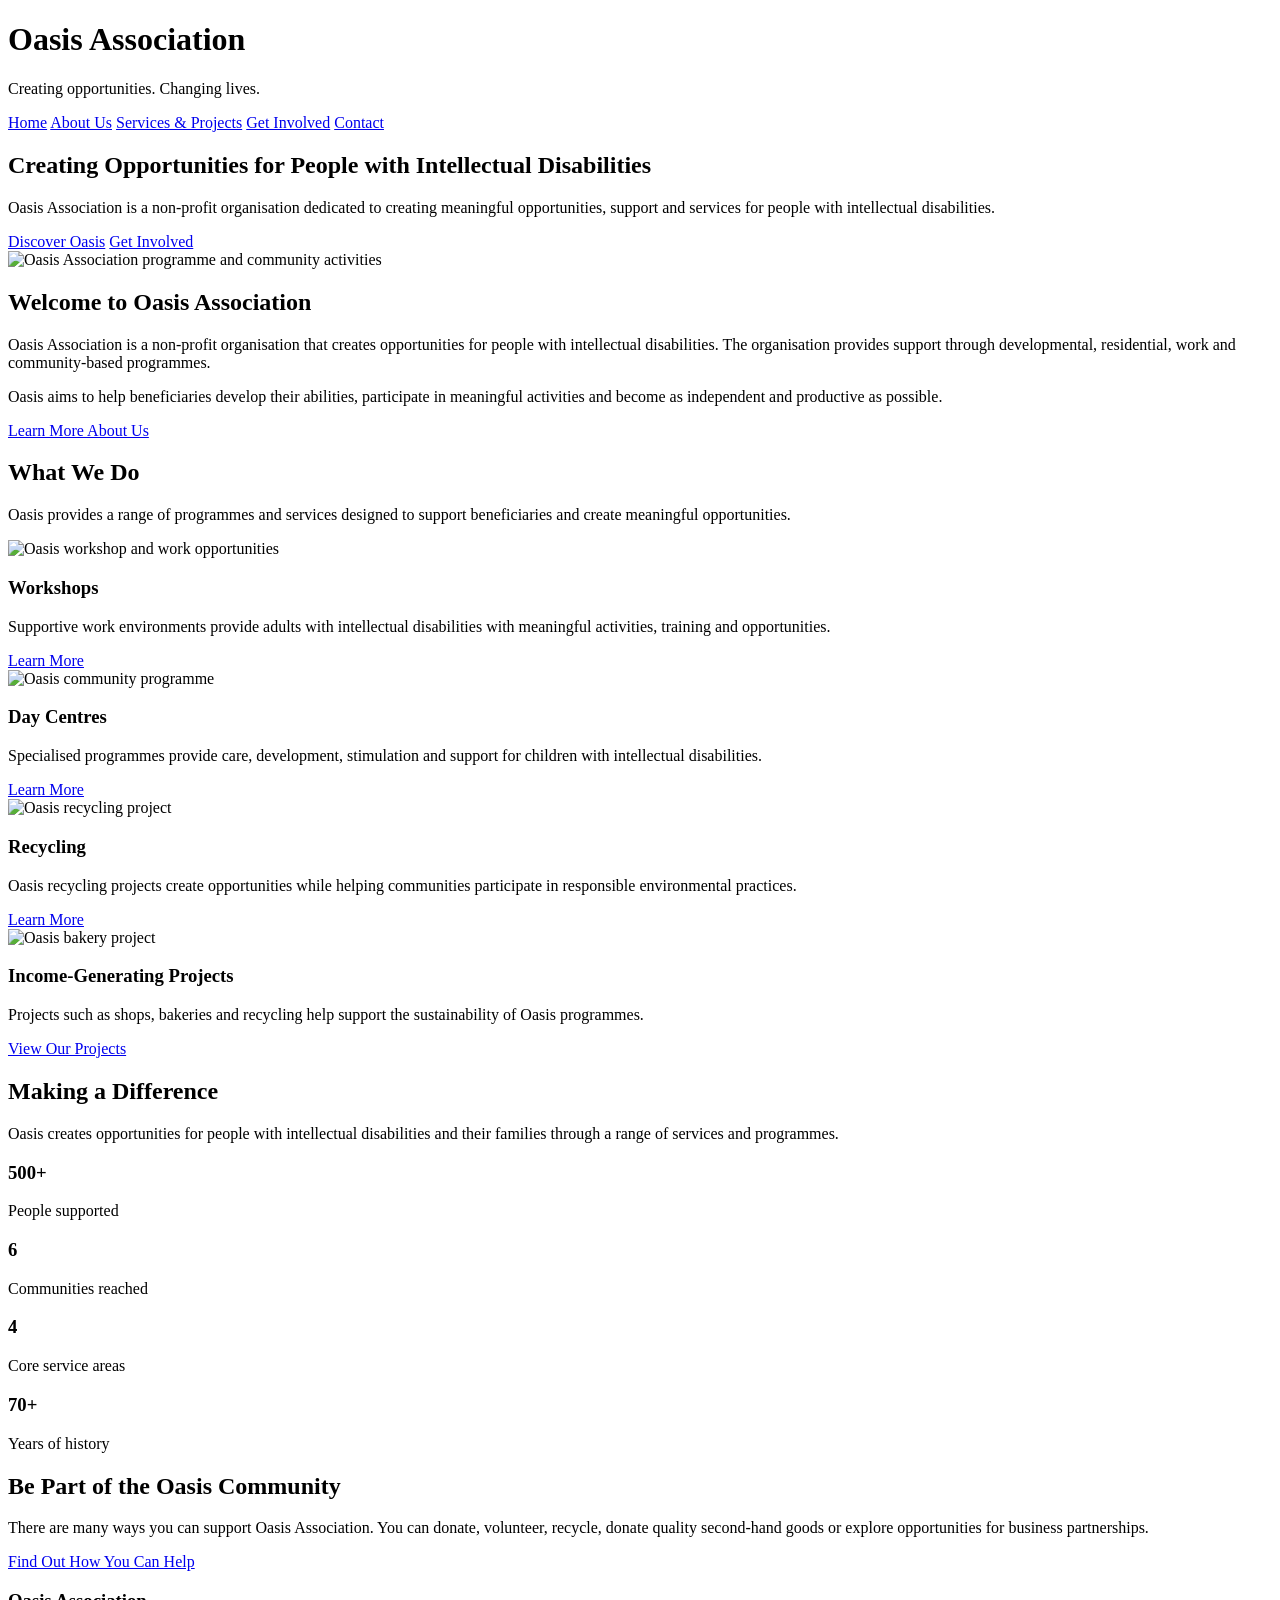
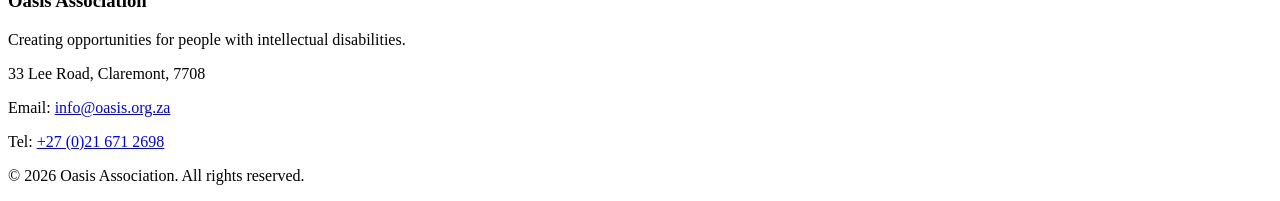
==== index.html @ 9ec5b2ed "Add files via upload" ====
<!DOCTYPE html>
<html lang="en">

<head>
    <!-- Page information and settings -->
    <meta charset="UTF-8">
    <meta name="viewport" content="width=device-width, initial-scale=1.0">

    <!-- Website title -->
    <title>Oasis Association | Creating Opportunities</title>

    <!-- Website stylesheet -->
    <link rel="stylesheet" href="css/style.css">
</head>

<body>

    <!-- ================= HEADER ================= -->
    <header>

        <div class="header-content">
            <h1>Oasis Association</h1>

            <p>
                Creating opportunities. Changing lives.
            </p>
        </div>

        <!-- ================= NAVIGATION ================= -->
        <nav>
            <a href="index.html" class="active">Home</a>
            <a href="about.html">About Us</a>
            <a href="services.html">Services & Projects</a>
            <a href="enquiry.html">Get Involved</a>
            <a href="contact.html">Contact</a>
        </nav>

    </header>


    <!-- ================= MAIN CONTENT ================= -->
    <main>

        <!-- ================= HERO ================= -->
        <section class="hero">

            <div class="hero-content">

                <h2>Creating Opportunities for People with Intellectual Disabilities</h2>

                <p>
                    Oasis Association is a non-profit organisation dedicated to
                    creating meaningful opportunities, support and services for
                    people with intellectual disabilities.
                </p>

                <div class="hero-buttons">
                    <a href="about.html">Discover Oasis</a>
                    <a href="enquiry.html">Get Involved</a>
                </div>

            </div>

        </section>


        <!-- ================= INTRODUCTION ================= -->
        <section class="welcome">

            <div class="section-image">
                <img
                    src="images/about.jpg"
                    alt="Oasis Association programme and community activities">
            </div>

            <div class="section-text">

                <h2>Welcome to Oasis Association</h2>

                <p>
                    Oasis Association is a non-profit organisation that creates
                    opportunities for people with intellectual disabilities.
                    The organisation provides support through developmental,
                    residential, work and community-based programmes.
                </p>

                <p>
                    Oasis aims to help beneficiaries develop their abilities,
                    participate in meaningful activities and become as
                    independent and productive as possible.
                </p>

                <a class="button" href="about.html">
                    Learn More About Us
                </a>

            </div>

        </section>


        <!-- ================= OUR SERVICES ================= -->
        <section>

            <div class="section-heading">

                <h2>What We Do</h2>

                <p>
                    Oasis provides a range of programmes and services designed
                    to support beneficiaries and create meaningful opportunities.
                </p>

            </div>


            <div class="service-cards">

                <!-- Service 1 -->
                <article class="service-card">

                    <img
                        src="images/services.jpg"
                        alt="Oasis workshop and work opportunities">

                    <div class="card-content">

                        <h3>Workshops</h3>

                        <p>
                            Supportive work environments provide adults with
                            intellectual disabilities with meaningful activities,
                            training and opportunities.
                        </p>

                        <a href="services.html">
                            Learn More
                        </a>

                    </div>

                </article>


                <!-- Service 2 -->
                <article class="service-card">

                    <img
                        src="images/community.jpg"
                        alt="Oasis community programme">

                    <div class="card-content">

                        <h3>Day Centres</h3>

                        <p>
                            Specialised programmes provide care, development,
                            stimulation and support for children with
                            intellectual disabilities.
                        </p>

                        <a href="services.html">
                            Learn More
                        </a>

                    </div>

                </article>


                <!-- Service 3 -->
                <article class="service-card">

                    <img
                        src="images/recycling.jpg"
                        alt="Oasis recycling project">

                    <div class="card-content">

                        <h3>Recycling</h3>

                        <p>
                            Oasis recycling projects create opportunities while
                            helping communities participate in responsible
                            environmental practices.
                        </p>

                        <a href="services.html">
                            Learn More
                        </a>

                    </div>

                </article>


                <!-- Service 4 -->
                <article class="service-card">

                    <img
                        src="images/bakery.jpg"
                        alt="Oasis bakery project">

                    <div class="card-content">

                        <h3>Income-Generating Projects</h3>

                        <p>
                            Projects such as shops, bakeries and recycling help
                            support the sustainability of Oasis programmes.
                        </p>

                        <a href="services.html">
                            View Our Projects
                        </a>

                    </div>

                </article>

            </div>

        </section>


        <!-- ================= IMPACT ================= -->
        <section class="impact-section">

            <div class="section-heading">

                <h2>Making a Difference</h2>

                <p>
                    Oasis creates opportunities for people with intellectual
                    disabilities and their families through a range of services
                    and programmes.
                </p>

            </div>


            <div class="impact">

                <article>
                    <h3>500+</h3>
                    <p>People supported</p>
                </article>

                <article>
                    <h3>6</h3>
                    <p>Communities reached</p>
                </article>

                <article>
                    <h3>4</h3>
                    <p>Core service areas</p>
                </article>

                <article>
                    <h3>70+</h3>
                    <p>Years of history</p>
                </article>

            </div>

        </section>


        <!-- ================= GET INVOLVED ================= -->
        <section class="call-to-action">

            <h2>Be Part of the Oasis Community</h2>

            <p>
                There are many ways you can support Oasis Association.
                You can donate, volunteer, recycle, donate quality second-hand
                goods or explore opportunities for business partnerships.
            </p>

            <a class="button" href="enquiry.html">
                Find Out How You Can Help
            </a>

        </section>

    </main>


    <!-- ================= FOOTER ================= -->
    <footer>

        <h3>Oasis Association</h3>

        <p>
            Creating opportunities for people with intellectual disabilities.
        </p>

        <p>
            33 Lee Road, Claremont, 7708
        </p>

        <p>
            Email:
            <a href="mailto:info@oasis.org.za">
                info@oasis.org.za
            </a>
        </p>

        <p>
            Tel:
            <a href="tel:+27216712698">
                +27 (0)21 671 2698
            </a>
        </p>

        <p class="copyright">
            &copy; 2026 Oasis Association. All rights reserved.
        </p>

    </footer>

</body>
</html>
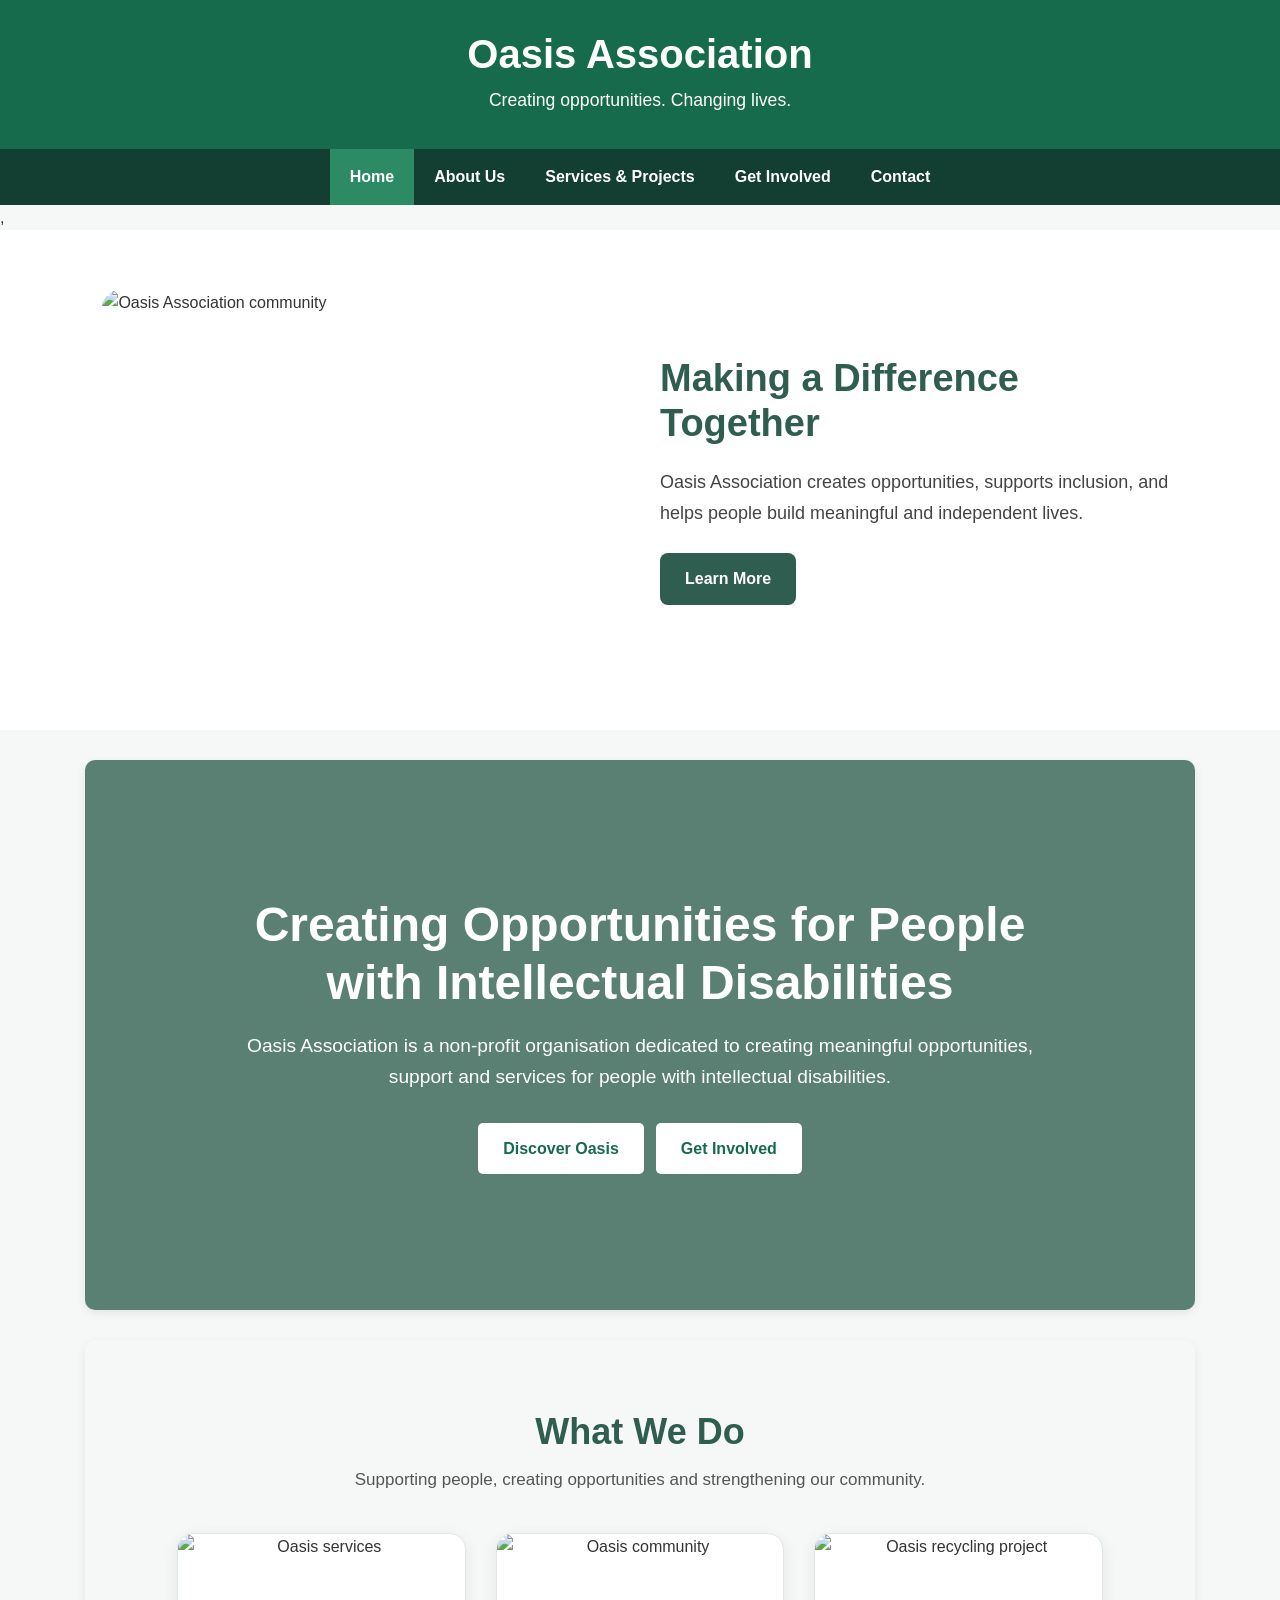
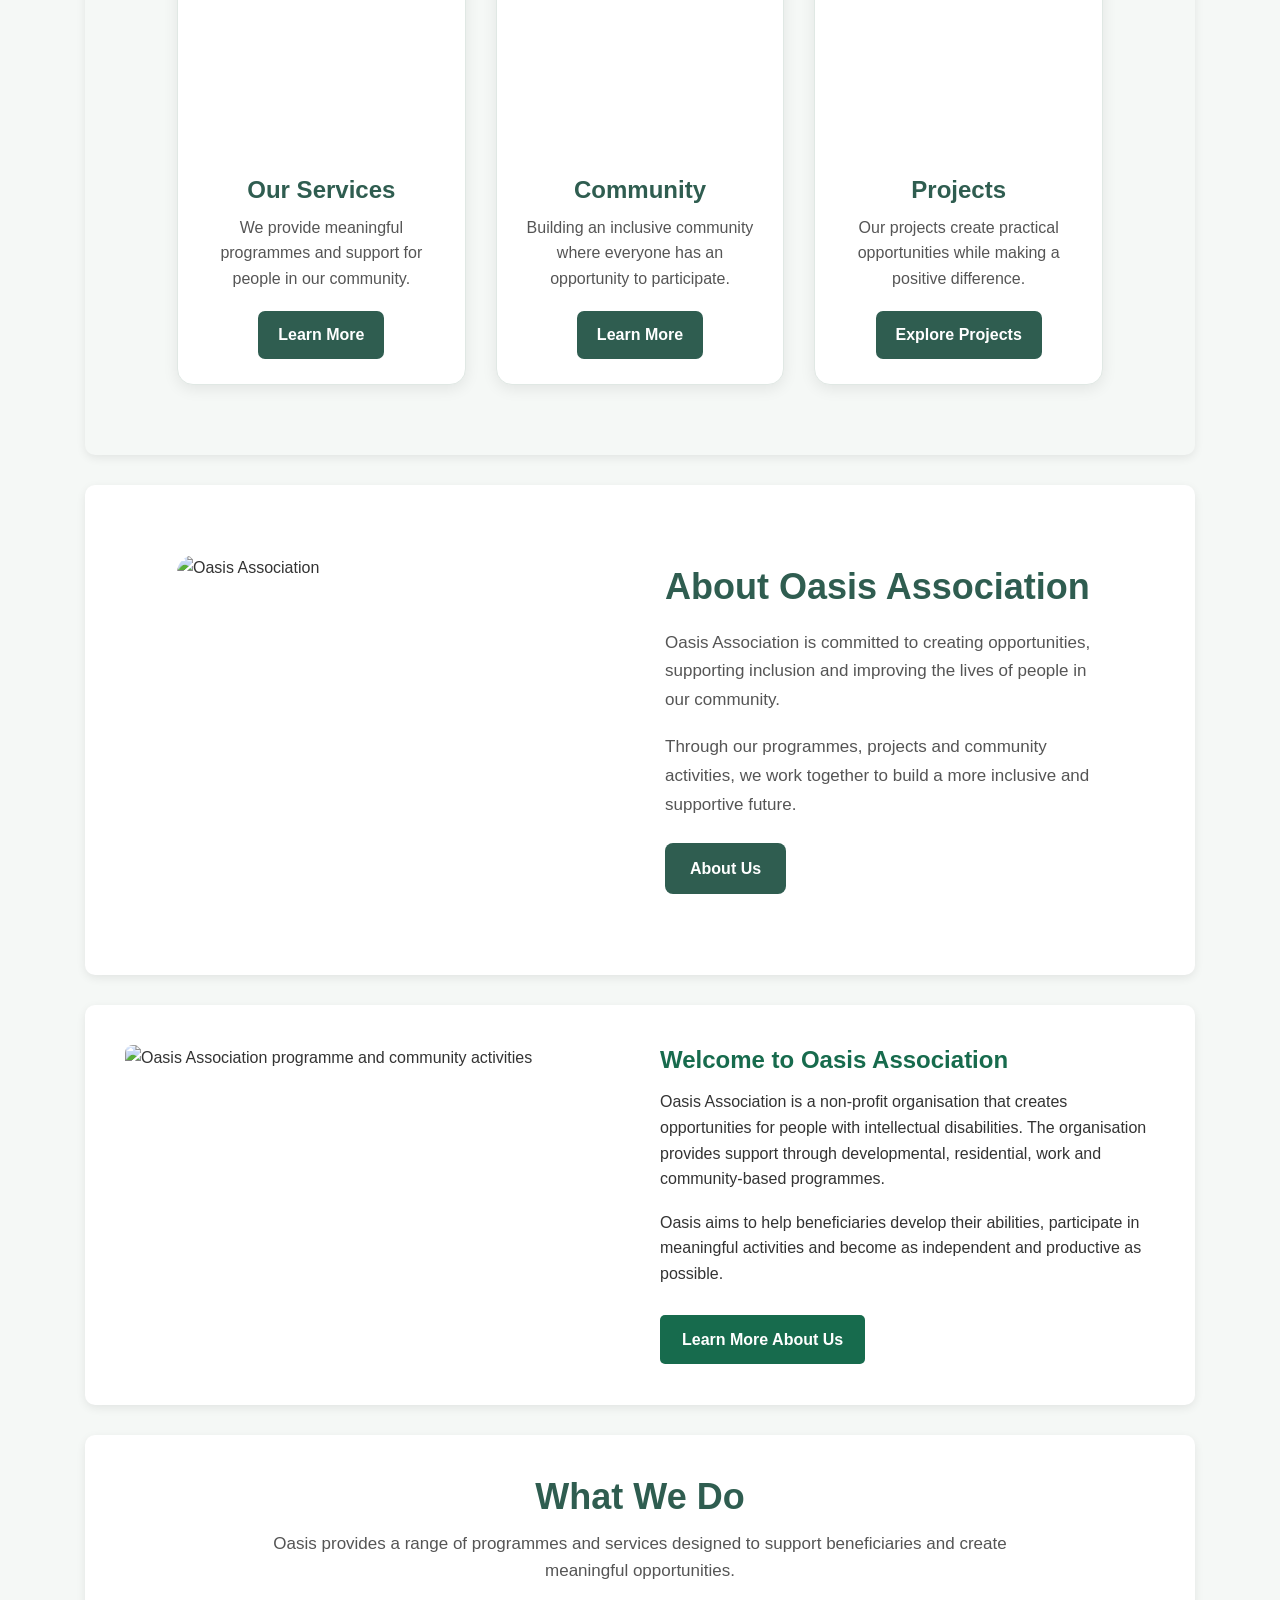
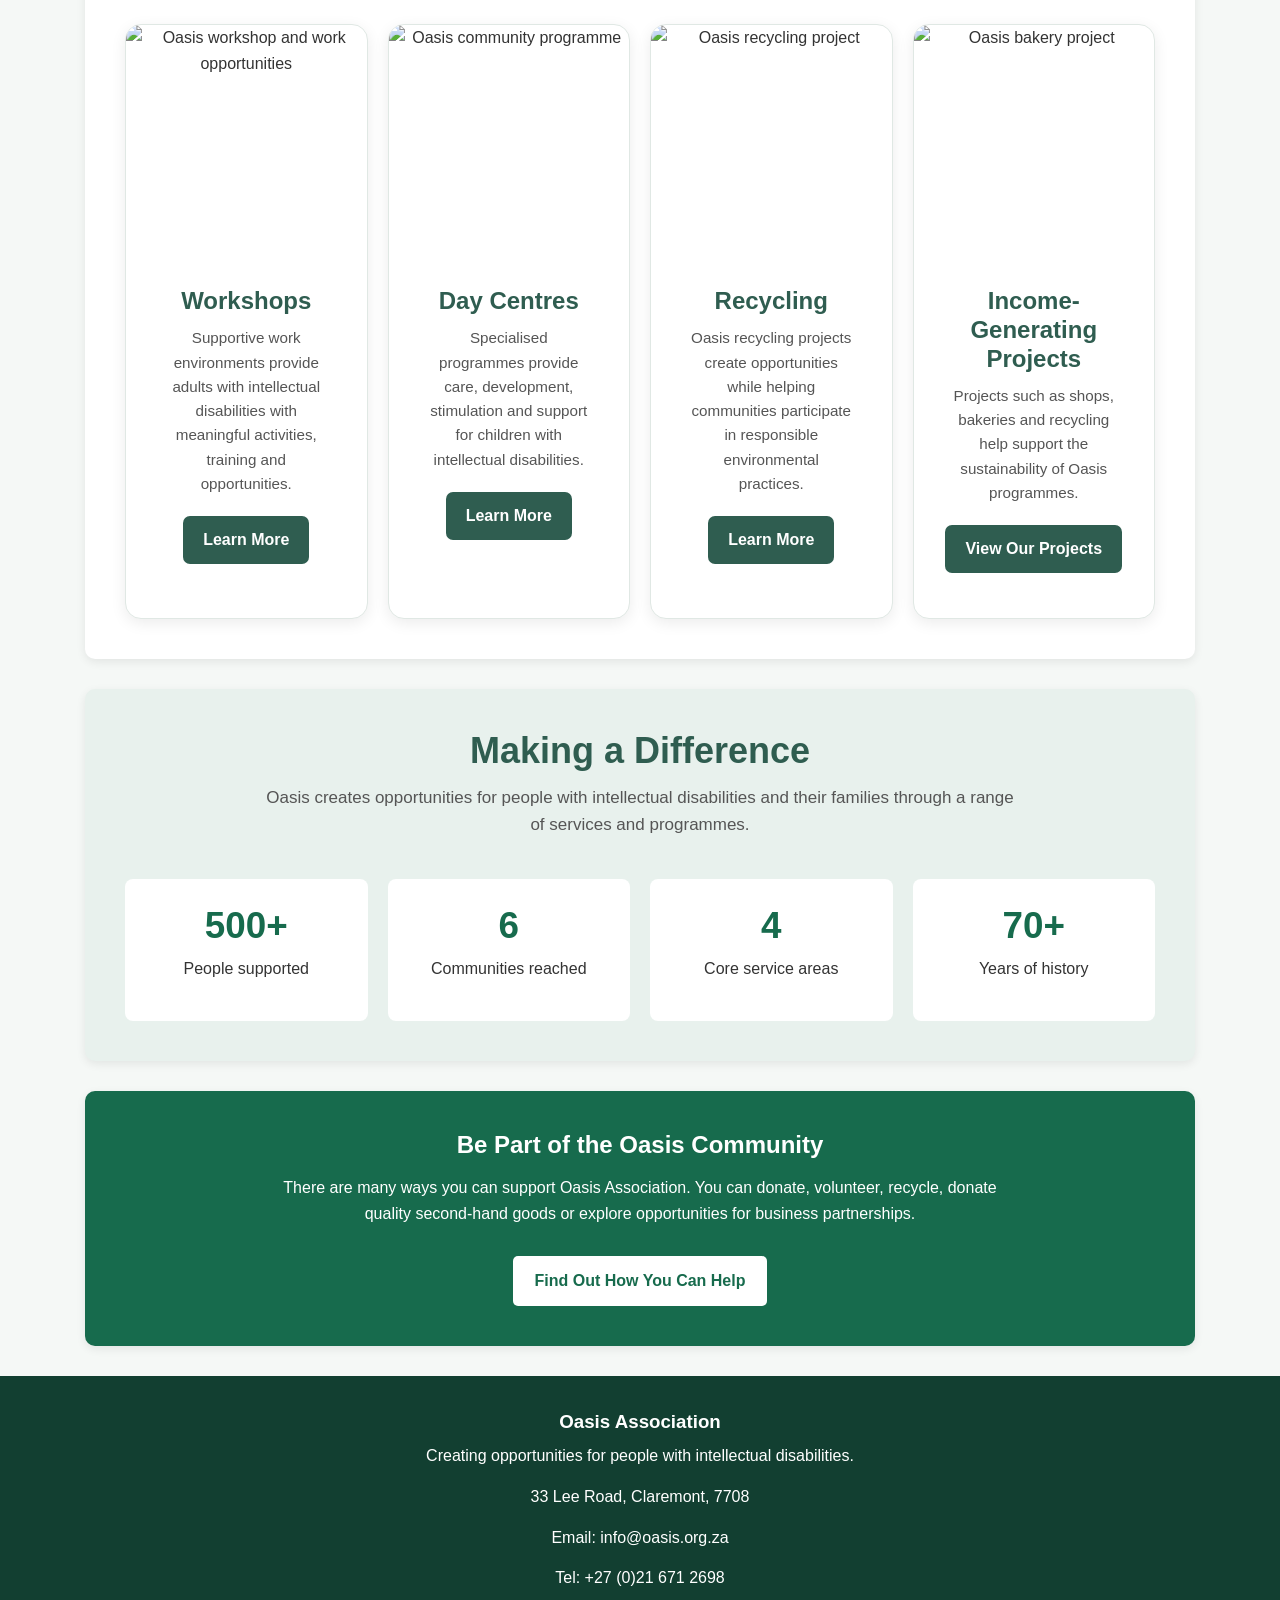
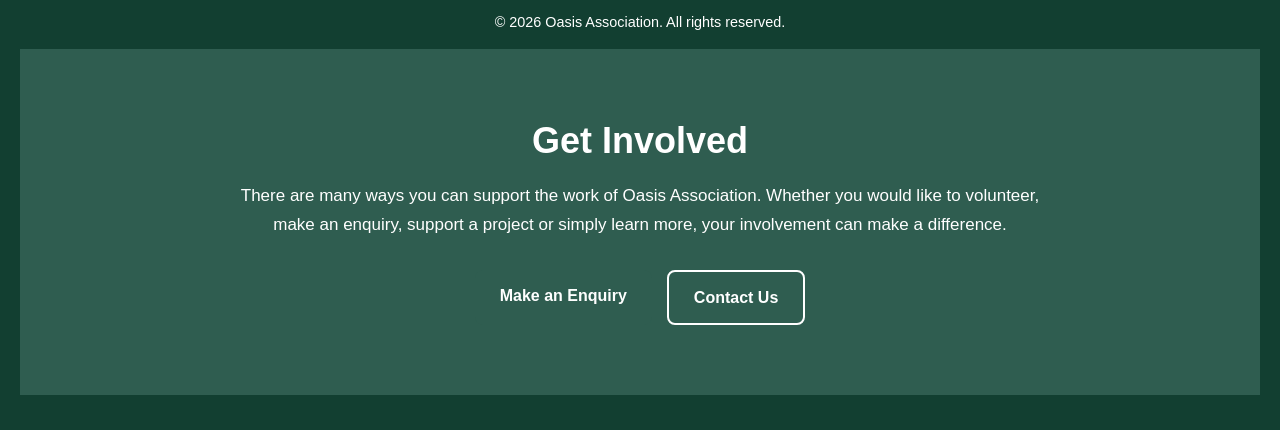
==== commit c0234e87: "improve Oasis Association homepage" ====
--- a/index.html
+++ b/index.html
@@ -35,7 +35,24 @@
             <a href="contact.html">Contact</a>
         </nav>
 
-    </header>
+    </header>,<!-- ================= HERO SECTION ================= -->
+<section class="hero-section">
+
+    <div class="hero-image">
+        <img src="images/hero.jpg" alt="Oasis Association community">
+    </div>
+
+    <div class="hero-text">
+        <h2>Making a Difference Together</h2>
+        <p>
+            Oasis Association creates opportunities, supports inclusion,
+            and helps people build meaningful and independent lives.
+        </p>
+
+        <a href="about.html" class="hero-button">Learn More</a>
+    </div>
+
+</section>
 
 
     <!-- ================= MAIN CONTENT ================= -->
@@ -61,7 +78,64 @@
 
             </div>
 
-        </section>
+        </section><!-- ================= SERVICES SECTION ================= -->
+<section class="services-section">
+
+    <div class="section-heading">
+        <h2>What We Do</h2>
+        <p>Supporting people, creating opportunities and strengthening our community.</p>
+    </div>
+
+    <div class="services-grid">
+
+        <div class="service-card">
+            <img src="images/services.jpg" alt="Oasis services">
+            <h3>Our Services</h3>
+            <p>We provide meaningful programmes and support for people in our community.</p>
+            <a href="services.html">Learn More</a>
+        </div>
+
+        <div class="service-card">
+            <img src="images/community.jpg" alt="Oasis community">
+            <h3>Community</h3>
+            <p>Building an inclusive community where everyone has an opportunity to participate.</p>
+            <a href="about.html">Learn More</a>
+        </div>
+
+        <div class="service-card">
+            <img src="images/recycling.jpg" alt="Oasis recycling project">
+            <h3>Projects</h3>
+            <p>Our projects create practical opportunities while making a positive difference.</p>
+            <a href="services.html">Explore Projects</a>
+        </div>
+
+    </div>
+
+</section><!-- ================= ABOUT SECTION ================= -->
+<section class="home-about">
+
+    <div class="home-about-image">
+        <img src="images/about.jpg" alt="Oasis Association">
+    </div>
+
+    <div class="home-about-text">
+        <h2>About Oasis Association</h2>
+
+        <p>
+            Oasis Association is committed to creating opportunities,
+            supporting inclusion and improving the lives of people in our
+            community.
+        </p>
+
+        <p>
+            Through our programmes, projects and community activities,
+            we work together to build a more inclusive and supportive future.
+        </p>
+
+        <a href="about.html" class="hero-button">About Us</a>
+    </div>
+
+</section>
 
 
         <!-- ================= INTRODUCTION ================= -->
@@ -316,7 +390,27 @@
         <p class="copyright">
             &copy; 2026 Oasis Association. All rights reserved.
         </p>
-
+<!-- ================= GET INVOLVED SECTION ================= -->
+<section class="get-involved">
+
+    <div class="get-involved-content">
+
+        <h2>Get Involved</h2>
+
+        <p>
+            There are many ways you can support the work of Oasis Association.
+            Whether you would like to volunteer, make an enquiry, support a
+            project or simply learn more, your involvement can make a difference.
+        </p>
+
+        <div class="involved-buttons">
+            <a href="enquiry.html" class="hero-button">Make an Enquiry</a>
+            <a href="contact.html" class="outline-button">Contact Us</a>
+        </div>
+
+    </div>
+
+</section>
     </footer>
 
 </body>
--- a/css/style.css
+++ b/css/style.css
@@ -0,0 +1,696 @@
+/* =========================================
+   OASIS ASSOCIATION WEBSITE
+   Main Stylesheet
+   ========================================= */
+
+
+/* ---------- GENERAL ---------- */
+
+* {
+    box-sizing: border-box;
+    margin: 0;
+    padding: 0;
+}
+
+body {
+    font-family: Arial, Helvetica, sans-serif;
+    line-height: 1.6;
+    background-color: #f5f8f6;
+    color: #333;
+}
+
+h1,
+h2,
+h3 {
+    line-height: 1.2;
+}
+
+h2 {
+    color: #176b4d;
+    margin-bottom: 15px;
+}
+
+h3 {
+    color: #176b4d;
+    margin-bottom: 10px;
+}
+
+p {
+    margin-bottom: 15px;
+}
+
+img {
+    max-width: 100%;
+    display: block;
+}
+
+a {
+    text-decoration: none;
+}
+
+a:hover {
+    text-decoration: underline;
+}
+
+
+/* ---------- HEADER ---------- */
+
+header {
+    background-color: #176b4d;
+    color: white;
+    text-align: center;
+}
+
+.header-content {
+    padding: 30px 20px 20px;
+}
+
+header h1 {
+    font-size: 2.5rem;
+    margin-bottom: 8px;
+}
+
+header p {
+    font-size: 1.1rem;
+}
+
+
+/* ---------- NAVIGATION ---------- */
+
+nav {
+    display: flex;
+    justify-content: center;
+    flex-wrap: wrap;
+    background-color: #123f31;
+}
+
+nav a {
+    color: white;
+    padding: 15px 20px;
+    font-weight: bold;
+    transition: 0.3s;
+}
+
+nav a:hover,
+nav a.active {
+    background-color: #2c8a65;
+    text-decoration: none;
+}
+
+
+/* ---------- MAIN ---------- */
+
+main {
+    max-width: 1150px;
+    margin: auto;
+}
+
+
+/* ---------- HERO ---------- */
+
+.hero {
+    min-height: 550px;
+
+    display: flex;
+    align-items: center;
+    justify-content: center;
+
+    text-align: center;
+
+    background-image:
+        linear-gradient(
+            rgba(0, 60, 40, 0.65),
+            rgba(0, 60, 40, 0.65)
+        ),
+        url("../images/hero.jpg");
+
+    background-size: cover;
+    background-position: center;
+
+    padding: 50px 25px;
+}
+
+.hero-content {
+    max-width: 850px;
+    color: white;
+}
+
+.hero h2 {
+    color: white;
+    font-size: 3rem;
+    margin-bottom: 20px;
+}
+
+.hero p {
+    font-size: 1.2rem;
+    margin-bottom: 30px;
+}
+
+.hero-buttons {
+    display: flex;
+    justify-content: center;
+    flex-wrap: wrap;
+    gap: 12px;
+}
+
+.hero-buttons a {
+    background-color: white;
+    color: #176b4d;
+    padding: 13px 25px;
+    border-radius: 5px;
+    font-weight: bold;
+}
+
+.hero-buttons a:hover {
+    background-color: #dcece5;
+    text-decoration: none;
+}
+
+
+/* ---------- SECTIONS ---------- */
+
+main > section {
+    background-color: white;
+    margin: 30px 20px;
+    padding: 40px;
+    border-radius: 10px;
+    box-shadow: 0 3px 10px rgba(0, 0, 0, 0.08);
+}
+
+
+/* ---------- WELCOME ---------- */
+
+.welcome {
+    display: grid;
+    grid-template-columns: 1fr 1fr;
+    gap: 40px;
+    align-items: center;
+}
+
+.section-image img {
+    width: 100%;
+    height: 320px;
+    object-fit: cover;
+    border-radius: 8px;
+}
+
+.section-text p {
+    margin-bottom: 18px;
+}
+
+
+/* ---------- BUTTON ---------- */
+
+.button {
+    display: inline-block;
+    background-color: #176b4d;
+    color: white;
+    padding: 12px 22px;
+    border-radius: 5px;
+    font-weight: bold;
+    margin-top: 10px;
+}
+
+.button:hover {
+    background-color: #0f5139;
+    text-decoration: none;
+}
+
+
+/* ---------- SECTION HEADING ---------- */
+
+.section-heading {
+    text-align: center;
+    max-width: 750px;
+    margin: 0 auto 30px;
+}
+
+
+/* ---------- SERVICE CARDS ---------- */
+
+.service-cards {
+    display: grid;
+    grid-template-columns: repeat(4, 1fr);
+    gap: 20px;
+}
+
+.service-card {
+    background-color: #f5f8f6;
+    border-radius: 8px;
+    overflow: hidden;
+    border: 1px solid #e0e8e4;
+}
+
+.service-card img {
+    width: 100%;
+    height: 190px;
+    object-fit: cover;
+}
+
+.card-content {
+    padding: 20px;
+}
+
+.card-content p {
+    font-size: 0.95rem;
+}
+
+.card-content a {
+    color: #176b4d;
+    font-weight: bold;
+}
+
+
+/* ---------- IMPACT ---------- */
+
+.impact-section {
+    background-color: #e8f1ed;
+}
+
+.impact {
+    display: grid;
+    grid-template-columns: repeat(4, 1fr);
+    gap: 20px;
+}
+
+.impact article {
+    text-align: center;
+    padding: 25px 15px;
+    background-color: white;
+    border-radius: 8px;
+}
+
+.impact h3 {
+    font-size: 2.3rem;
+    margin-bottom: 8px;
+}
+
+
+/* ---------- CALL TO ACTION ---------- */
+
+.call-to-action {
+    background-color: #176b4d;
+    color: white;
+    text-align: center;
+}
+
+.call-to-action h2 {
+    color: white;
+}
+
+.call-to-action p {
+    max-width: 750px;
+    margin: 0 auto 20px;
+}
+
+.call-to-action .button {
+    background-color: white;
+    color: #176b4d;
+}
+
+.call-to-action .button:hover {
+    background-color: #e1eee8;
+}
+
+
+/* ---------- FOOTER ---------- */
+
+footer {
+    background-color: #123f31;
+    color: white;
+    text-align: center;
+    padding: 35px 20px;
+}
+
+footer h3 {
+    color: white;
+}
+
+footer a {
+    color: white;
+}
+
+footer .copyright {
+    margin-top: 20px;
+    font-size: 0.9rem;
+}
+
+
+/* =========================================
+   MOBILE RESPONSIVE DESIGN
+   ========================================= */
+
+@media (max-width: 900px) {
+
+    .service-cards {
+        grid-template-columns: repeat(2, 1fr);
+    }
+
+    .impact {
+        grid-template-columns: repeat(2, 1fr);
+    }
+
+    .welcome {
+        grid-template-columns: 1fr;
+    }
+
+    .section-image {
+        order: 1;
+    }
+
+    .section-text {
+        order: 2;
+    }
+}
+
+
+@media (max-width: 600px) {
+
+    header h1 {
+        font-size: 2rem;
+    }
+
+    nav {
+        flex-direction: column;
+    }
+
+    nav a {
+        text-align: center;
+        padding: 11px;
+    }
+
+    main > section {
+        margin: 20px 10px;
+        padding: 25px 20px;
+    }
+
+    .hero {
+        min-height: 500px;
+    }
+
+    .hero h2 {
+        font-size: 2rem;
+    }
+
+    .hero p {
+        font-size: 1rem;
+    }
+
+    .service-cards {
+        grid-template-columns: 1fr;
+    }
+
+    .impact {
+        grid-template-columns: 1fr;
+    }
+
+    .hero-buttons {
+        flex-direction: column;
+    }
+
+    .hero-buttons a {
+        width: 100%;
+    }
+}
+/* ================= HERO SECTION ================= */
+
+.hero-section {
+    display: flex;
+    align-items: center;
+    justify-content: space-between;
+    gap: 40px;
+    padding: 60px 8%;
+    background: #ffffff;
+}
+
+.hero-image {
+    flex: 1;
+}
+
+.hero-image img {
+    width: 100%;
+    max-width: 600px;
+    height: 380px;
+    object-fit: cover;
+    border-radius: 18px;
+    display: block;
+}
+
+.hero-text {
+    flex: 1;
+}
+
+.hero-text h2 {
+    font-size: 38px;
+    margin-bottom: 20px;
+    color: #2f5d50;
+}
+
+.hero-text p {
+    font-size: 18px;
+    line-height: 1.7;
+    margin-bottom: 25px;
+    color: #444;
+}
+
+.hero-button {
+    display: inline-block;
+    padding: 13px 25px;
+    background: #2f5d50;
+    color: white;
+    text-decoration: none;
+    border-radius: 8px;
+    font-weight: bold;
+}
+
+.hero-button:hover {
+    background: #23483e;
+}
+
+/* Mobile layout */
+@media (max-width: 768px) {
+
+    .hero-section {
+        flex-direction: column;
+        padding: 40px 6%;
+    }
+
+    .hero-image img {
+        height: 280px;
+    }
+
+    .hero-text h2 {
+        font-size: 30px;
+    }
+
+}
+/* ================= SERVICES SECTION ================= */
+
+.services-section {
+    padding: 70px 8%;
+    background: #f5f8f6;
+}
+
+.section-heading {
+    text-align: center;
+    margin-bottom: 40px;
+}
+
+.section-heading h2 {
+    font-size: 36px;
+    color: #2f5d50;
+    margin-bottom: 12px;
+}
+
+.section-heading p {
+    color: #555;
+    font-size: 17px;
+}
+
+.services-grid {
+    display: grid;
+    grid-template-columns: repeat(3, 1fr);
+    gap: 30px;
+}
+
+.service-card {
+    background: white;
+    border-radius: 16px;
+    overflow: hidden;
+    text-align: center;
+    padding-bottom: 25px;
+    box-shadow: 0 4px 15px rgba(0, 0, 0, 0.08);
+    transition: transform 0.3s ease;
+}
+
+.service-card:hover {
+    transform: translateY(-6px);
+}
+
+.service-card img {
+    width: 100%;
+    height: 220px;
+    object-fit: cover;
+    display: block;
+}
+
+.service-card h3 {
+    color: #2f5d50;
+    font-size: 24px;
+    margin: 22px 15px 10px;
+}
+
+.service-card p {
+    color: #555;
+    line-height: 1.6;
+    margin: 0 20px 20px;
+}
+
+.service-card a {
+    display: inline-block;
+    background: #2f5d50;
+    color: white;
+    text-decoration: none;
+    padding: 11px 20px;
+    border-radius: 7px;
+    font-weight: bold;
+}
+
+.service-card a:hover {
+    background: #23483e;
+}
+
+/* Mobile */
+@media (max-width: 768px) {
+
+    .services-grid {
+        grid-template-columns: 1fr;
+    }
+
+}
+/* ================= ABOUT SECTION ================= */
+
+.home-about {
+    display: flex;
+    align-items: center;
+    gap: 50px;
+    padding: 70px 8%;
+    background: #ffffff;
+}
+
+.home-about-image {
+    flex: 1;
+}
+
+.home-about-image img {
+    width: 100%;
+    height: 350px;
+    object-fit: cover;
+    border-radius: 18px;
+    display: block;
+}
+
+.home-about-text {
+    flex: 1;
+}
+
+.home-about-text h2 {
+    color: #2f5d50;
+    font-size: 36px;
+    margin-bottom: 20px;
+}
+
+.home-about-text p {
+    color: #555;
+    font-size: 17px;
+    line-height: 1.7;
+    margin-bottom: 18px;
+}
+
+.home-about-text .hero-button {
+    margin-top: 5px;
+}
+
+/* Mobile */
+@media (max-width: 768px) {
+
+    .home-about {
+        flex-direction: column;
+        padding: 50px 6%;
+    }
+
+    .home-about-image img {
+        height: 280px;
+    }
+
+    .home-about-text h2 {
+        font-size: 30px;
+    }
+
+}
+/* ================= GET INVOLVED SECTION ================= */
+
+.get-involved {
+    padding: 70px 8%;
+    background: #2f5d50;
+    text-align: center;
+}
+
+.get-involved-content {
+    max-width: 800px;
+    margin: 0 auto;
+}
+
+.get-involved h2 {
+    color: white;
+    font-size: 36px;
+    margin-bottom: 20px;
+}
+
+.get-involved p {
+    color: white;
+    font-size: 17px;
+    line-height: 1.7;
+    margin-bottom: 30px;
+}
+
+.involved-buttons {
+    display: flex;
+    justify-content: center;
+    gap: 15px;
+    flex-wrap: wrap;
+}
+
+.outline-button {
+    display: inline-block;
+    padding: 13px 25px;
+    border: 2px solid white;
+    color: white;
+    text-decoration: none;
+    border-radius: 8px;
+    font-weight: bold;
+}
+
+.outline-button:hover {
+    background: white;
+    color: #2f5d50;
+}
+
+/* Mobile */
+
+@media (max-width: 768px) {
+
+    .get-involved {
+        padding: 50px 6%;
+    }
+
+    .get-involved h2 {
+        font-size: 30px;
+    }
+
+    .involved-buttons {
+        flex-direction: column;
+        align-items: center;
+    }
+
+}
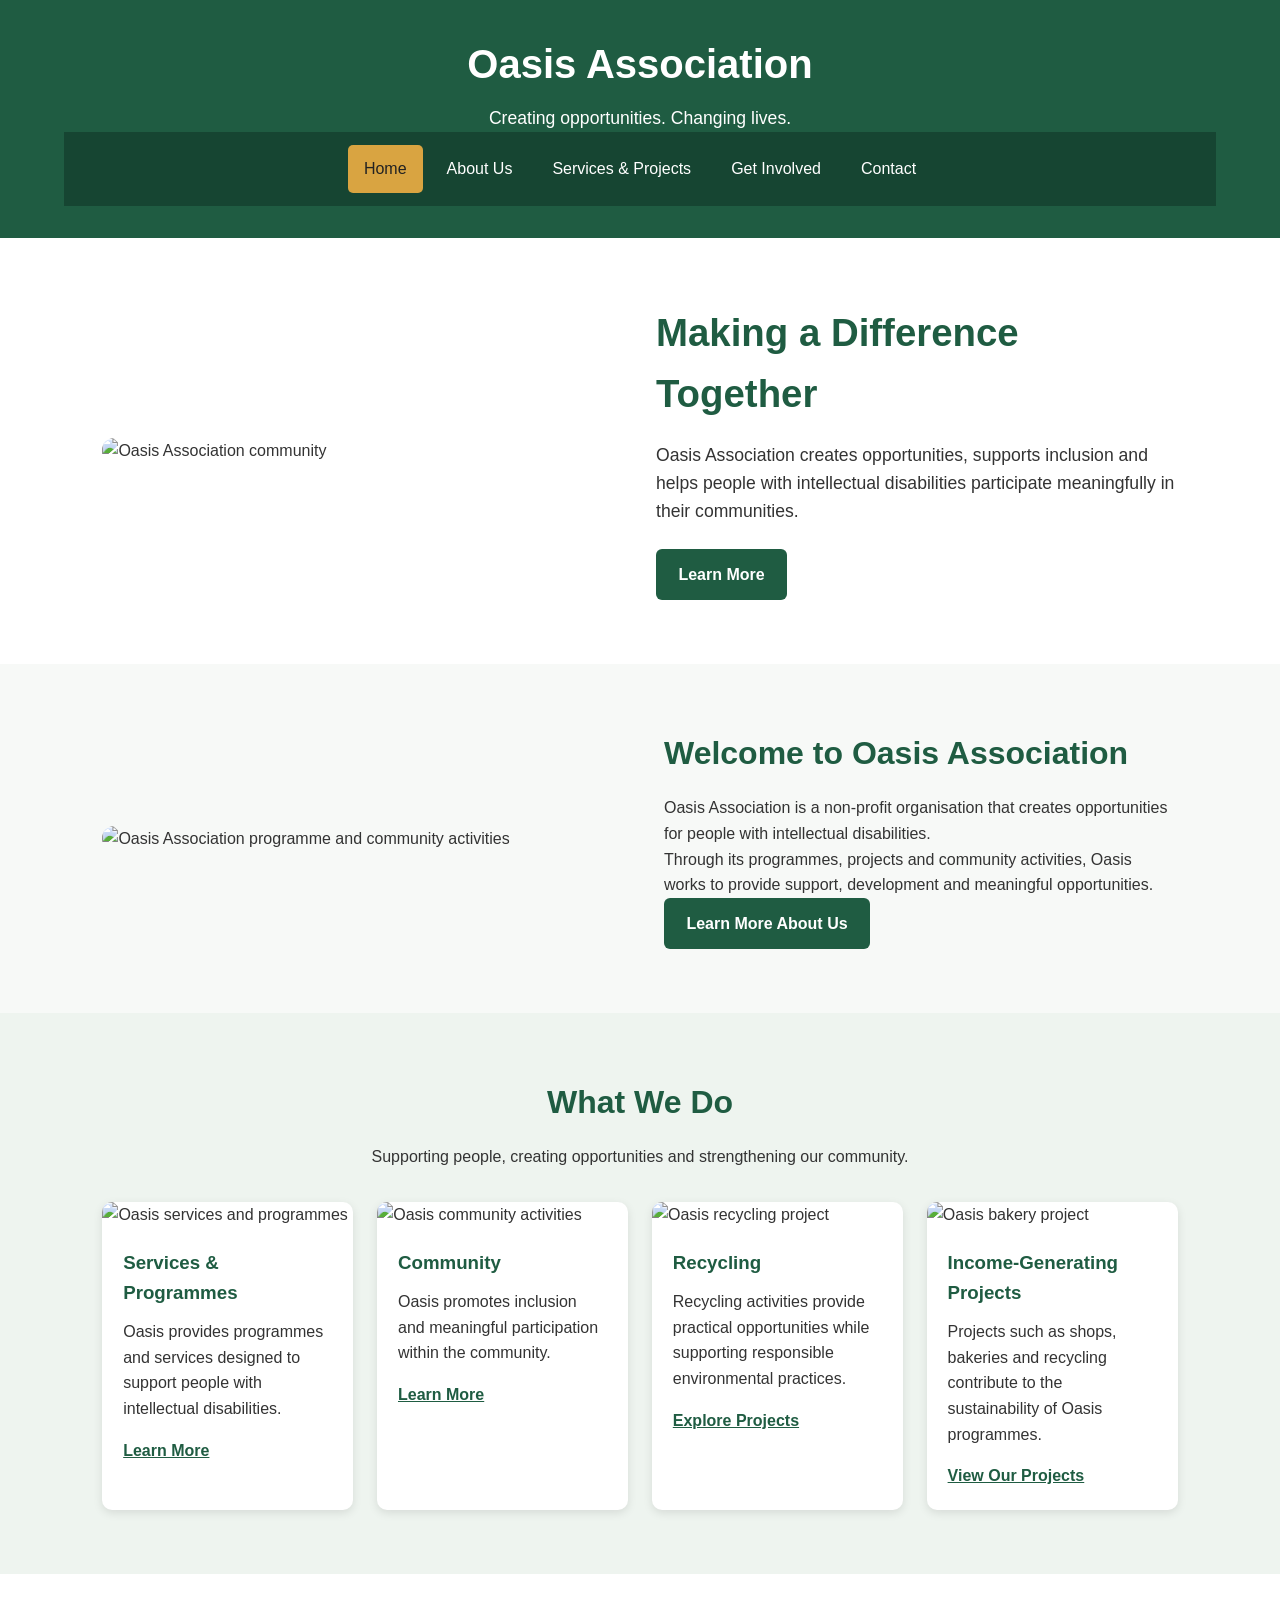
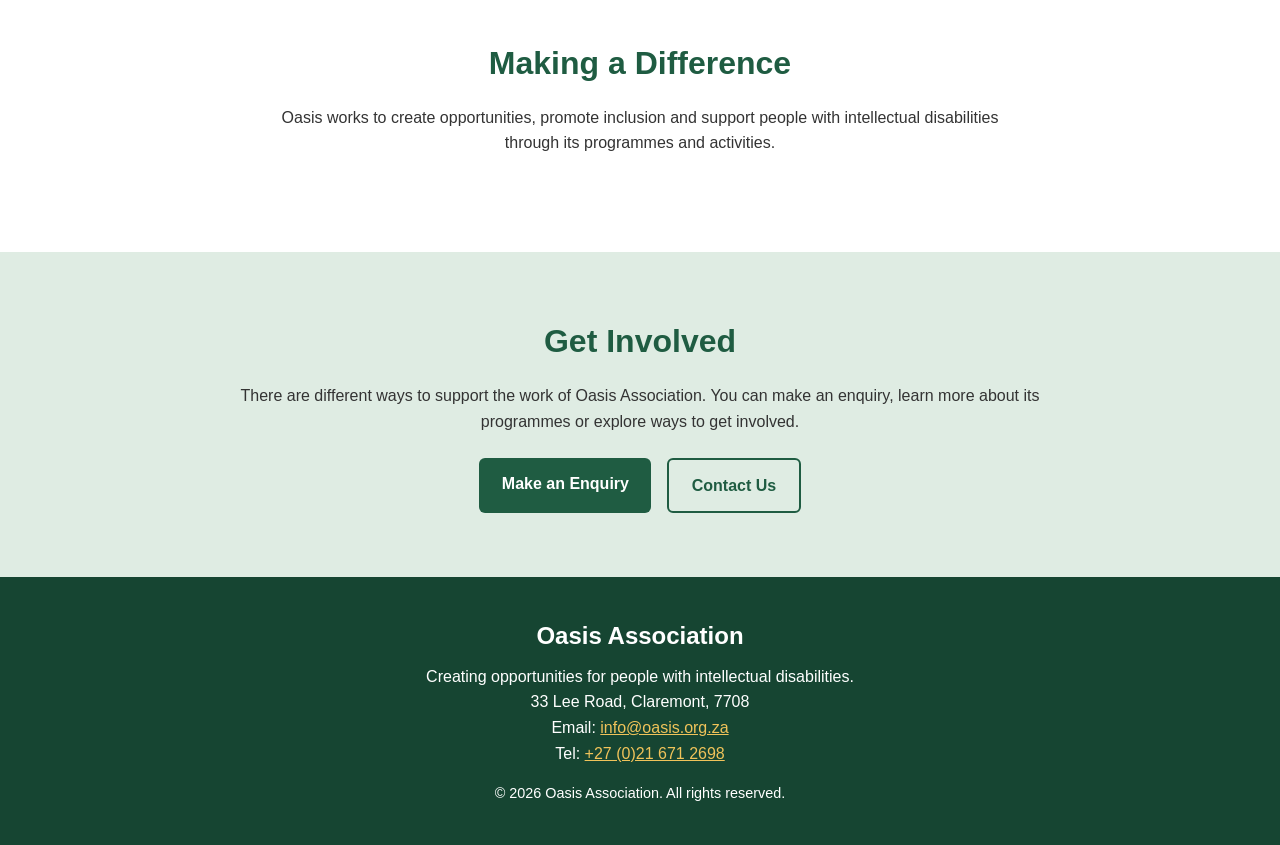
==== commit 5257268e: "Complete website pages and styling" ====
--- a/index.html
+++ b/index.html
@@ -2,416 +2,333 @@
 <html lang="en">
 
 <head>
-    <!-- Page information and settings -->
-    <meta charset="UTF-8">
-    <meta name="viewport" content="width=device-width, initial-scale=1.0">
-
-    <!-- Website title -->
-    <title>Oasis Association | Creating Opportunities</title>
-
-    <!-- Website stylesheet -->
-    <link rel="stylesheet" href="css/style.css">
+<!-- Page information and settings -->
+<meta charset="UTF-8">
+<meta name="viewport" content="width=device-width, initial-scale=1.0">
+
+<!-- Website title -->
+<title>Oasis Association | Creating Opportunities</title>
+
+<!-- External CSS stylesheet -->
+<link rel="stylesheet" href="css/style.css">
 </head>
 
 <body>
 
-    <!-- ================= HEADER ================= -->
-    <header>
-
-        <div class="header-content">
-            <h1>Oasis Association</h1>
-
-            <p>
-                Creating opportunities. Changing lives.
-            </p>
-        </div>
-
-        <!-- ================= NAVIGATION ================= -->
-        <nav>
-            <a href="index.html" class="active">Home</a>
-            <a href="about.html">About Us</a>
-            <a href="services.html">Services & Projects</a>
-            <a href="enquiry.html">Get Involved</a>
-            <a href="contact.html">Contact</a>
-        </nav>
-
-    </header>,<!-- ================= HERO SECTION ================= -->
+<!-- ================= HEADER ================= -->
+<header>
+
+<div class="header-content">
+
+<h1>Oasis Association</h1>
+
+<p>Creating opportunities. Changing lives.</p>
+
+</div>
+
+
+<!-- ================= NAVIGATION ================= -->
+<nav>
+
+<a href="index.html" class="active">Home</a>
+
+<a href="about.html">About Us</a>
+
+<a href="services.html">Services & Projects</a>
+
+<a href="enquiry.html">Get Involved</a>
+
+<a href="contact.html">Contact</a>
+
+</nav>
+
+</header>
+
+
+<!-- ================= MAIN CONTENT ================= -->
+<main>
+
+
+<!-- ================= HERO SECTION ================= -->
 <section class="hero-section">
 
-    <div class="hero-image">
-        <img src="images/hero.jpg" alt="Oasis Association community">
-    </div>
-
-    <div class="hero-text">
-        <h2>Making a Difference Together</h2>
-        <p>
-            Oasis Association creates opportunities, supports inclusion,
-            and helps people build meaningful and independent lives.
-        </p>
-
-        <a href="about.html" class="hero-button">Learn More</a>
-    </div>
-
-</section>
-
-
-    <!-- ================= MAIN CONTENT ================= -->
-    <main>
-
-        <!-- ================= HERO ================= -->
-        <section class="hero">
-
-            <div class="hero-content">
-
-                <h2>Creating Opportunities for People with Intellectual Disabilities</h2>
-
-                <p>
-                    Oasis Association is a non-profit organisation dedicated to
-                    creating meaningful opportunities, support and services for
-                    people with intellectual disabilities.
-                </p>
-
-                <div class="hero-buttons">
-                    <a href="about.html">Discover Oasis</a>
-                    <a href="enquiry.html">Get Involved</a>
-                </div>
-
-            </div>
-
-        </section><!-- ================= SERVICES SECTION ================= -->
+<div class="hero-image">
+
+<img
+src="images/hero.jpg"
+alt="Oasis Association community">
+
+</div>
+
+
+<div class="hero-text">
+
+<h2>Making a Difference Together</h2>
+
+<p>
+Oasis Association creates opportunities, supports
+inclusion and helps people with intellectual
+disabilities participate meaningfully in their
+communities.
+</p>
+
+<a href="about.html" class="hero-button">
+Learn More
+</a>
+
+</div>
+
+</section>
+
+
+<!-- ================= WELCOME SECTION ================= -->
+<section class="welcome">
+
+<div class="section-image">
+
+<img
+src="images/about.jpg"
+alt="Oasis Association programme and community activities">
+
+</div>
+
+
+<div class="section-text">
+
+<h2>Welcome to Oasis Association</h2>
+
+<p>
+Oasis Association is a non-profit organisation that
+creates opportunities for people with intellectual
+disabilities.
+</p>
+
+<p>
+Through its programmes, projects and community
+activities, Oasis works to provide support,
+development and meaningful opportunities.
+</p>
+
+<a class="button" href="about.html">
+Learn More About Us
+</a>
+
+</div>
+
+</section>
+
+
+<!-- ================= SERVICES SECTION ================= -->
 <section class="services-section">
 
-    <div class="section-heading">
-        <h2>What We Do</h2>
-        <p>Supporting people, creating opportunities and strengthening our community.</p>
-    </div>
-
-    <div class="services-grid">
-
-        <div class="service-card">
-            <img src="images/services.jpg" alt="Oasis services">
-            <h3>Our Services</h3>
-            <p>We provide meaningful programmes and support for people in our community.</p>
-            <a href="services.html">Learn More</a>
-        </div>
-
-        <div class="service-card">
-            <img src="images/community.jpg" alt="Oasis community">
-            <h3>Community</h3>
-            <p>Building an inclusive community where everyone has an opportunity to participate.</p>
-            <a href="about.html">Learn More</a>
-        </div>
-
-        <div class="service-card">
-            <img src="images/recycling.jpg" alt="Oasis recycling project">
-            <h3>Projects</h3>
-            <p>Our projects create practical opportunities while making a positive difference.</p>
-            <a href="services.html">Explore Projects</a>
-        </div>
-
-    </div>
-
-</section><!-- ================= ABOUT SECTION ================= -->
-<section class="home-about">
-
-    <div class="home-about-image">
-        <img src="images/about.jpg" alt="Oasis Association">
-    </div>
-
-    <div class="home-about-text">
-        <h2>About Oasis Association</h2>
-
-        <p>
-            Oasis Association is committed to creating opportunities,
-            supporting inclusion and improving the lives of people in our
-            community.
-        </p>
-
-        <p>
-            Through our programmes, projects and community activities,
-            we work together to build a more inclusive and supportive future.
-        </p>
-
-        <a href="about.html" class="hero-button">About Us</a>
-    </div>
-
-</section>
-
-
-        <!-- ================= INTRODUCTION ================= -->
-        <section class="welcome">
-
-            <div class="section-image">
-                <img
-                    src="images/about.jpg"
-                    alt="Oasis Association programme and community activities">
-            </div>
-
-            <div class="section-text">
-
-                <h2>Welcome to Oasis Association</h2>
-
-                <p>
-                    Oasis Association is a non-profit organisation that creates
-                    opportunities for people with intellectual disabilities.
-                    The organisation provides support through developmental,
-                    residential, work and community-based programmes.
-                </p>
-
-                <p>
-                    Oasis aims to help beneficiaries develop their abilities,
-                    participate in meaningful activities and become as
-                    independent and productive as possible.
-                </p>
-
-                <a class="button" href="about.html">
-                    Learn More About Us
-                </a>
-
-            </div>
-
-        </section>
-
-
-        <!-- ================= OUR SERVICES ================= -->
-        <section>
-
-            <div class="section-heading">
-
-                <h2>What We Do</h2>
-
-                <p>
-                    Oasis provides a range of programmes and services designed
-                    to support beneficiaries and create meaningful opportunities.
-                </p>
-
-            </div>
-
-
-            <div class="service-cards">
-
-                <!-- Service 1 -->
-                <article class="service-card">
-
-                    <img
-                        src="images/services.jpg"
-                        alt="Oasis workshop and work opportunities">
-
-                    <div class="card-content">
-
-                        <h3>Workshops</h3>
-
-                        <p>
-                            Supportive work environments provide adults with
-                            intellectual disabilities with meaningful activities,
-                            training and opportunities.
-                        </p>
-
-                        <a href="services.html">
-                            Learn More
-                        </a>
-
-                    </div>
-
-                </article>
-
-
-                <!-- Service 2 -->
-                <article class="service-card">
-
-                    <img
-                        src="images/community.jpg"
-                        alt="Oasis community programme">
-
-                    <div class="card-content">
-
-                        <h3>Day Centres</h3>
-
-                        <p>
-                            Specialised programmes provide care, development,
-                            stimulation and support for children with
-                            intellectual disabilities.
-                        </p>
-
-                        <a href="services.html">
-                            Learn More
-                        </a>
-
-                    </div>
-
-                </article>
-
-
-                <!-- Service 3 -->
-                <article class="service-card">
-
-                    <img
-                        src="images/recycling.jpg"
-                        alt="Oasis recycling project">
-
-                    <div class="card-content">
-
-                        <h3>Recycling</h3>
-
-                        <p>
-                            Oasis recycling projects create opportunities while
-                            helping communities participate in responsible
-                            environmental practices.
-                        </p>
-
-                        <a href="services.html">
-                            Learn More
-                        </a>
-
-                    </div>
-
-                </article>
-
-
-                <!-- Service 4 -->
-                <article class="service-card">
-
-                    <img
-                        src="images/bakery.jpg"
-                        alt="Oasis bakery project">
-
-                    <div class="card-content">
-
-                        <h3>Income-Generating Projects</h3>
-
-                        <p>
-                            Projects such as shops, bakeries and recycling help
-                            support the sustainability of Oasis programmes.
-                        </p>
-
-                        <a href="services.html">
-                            View Our Projects
-                        </a>
-
-                    </div>
-
-                </article>
-
-            </div>
-
-        </section>
-
-
-        <!-- ================= IMPACT ================= -->
-        <section class="impact-section">
-
-            <div class="section-heading">
-
-                <h2>Making a Difference</h2>
-
-                <p>
-                    Oasis creates opportunities for people with intellectual
-                    disabilities and their families through a range of services
-                    and programmes.
-                </p>
-
-            </div>
-
-
-            <div class="impact">
-
-                <article>
-                    <h3>500+</h3>
-                    <p>People supported</p>
-                </article>
-
-                <article>
-                    <h3>6</h3>
-                    <p>Communities reached</p>
-                </article>
-
-                <article>
-                    <h3>4</h3>
-                    <p>Core service areas</p>
-                </article>
-
-                <article>
-                    <h3>70+</h3>
-                    <p>Years of history</p>
-                </article>
-
-            </div>
-
-        </section>
-
-
-        <!-- ================= GET INVOLVED ================= -->
-        <section class="call-to-action">
-
-            <h2>Be Part of the Oasis Community</h2>
-
-            <p>
-                There are many ways you can support Oasis Association.
-                You can donate, volunteer, recycle, donate quality second-hand
-                goods or explore opportunities for business partnerships.
-            </p>
-
-            <a class="button" href="enquiry.html">
-                Find Out How You Can Help
-            </a>
-
-        </section>
-
-    </main>
-
-
-    <!-- ================= FOOTER ================= -->
-    <footer>
-
-        <h3>Oasis Association</h3>
-
-        <p>
-            Creating opportunities for people with intellectual disabilities.
-        </p>
-
-        <p>
-            33 Lee Road, Claremont, 7708
-        </p>
-
-        <p>
-            Email:
-            <a href="mailto:info@oasis.org.za">
-                info@oasis.org.za
-            </a>
-        </p>
-
-        <p>
-            Tel:
-            <a href="tel:+27216712698">
-                +27 (0)21 671 2698
-            </a>
-        </p>
-
-        <p class="copyright">
-            &copy; 2026 Oasis Association. All rights reserved.
-        </p>
+<div class="section-heading">
+
+<h2>What We Do</h2>
+
+<p>
+Supporting people, creating opportunities and
+strengthening our community.
+</p>
+
+</div>
+
+
+<div class="services-grid">
+
+
+<!-- Service 1 -->
+<article class="service-card">
+
+<img
+src="images/services.jpg"
+alt="Oasis services and programmes">
+
+<div class="card-content">
+
+<h3>Services & Programmes</h3>
+
+<p>
+Oasis provides programmes and services
+designed to support people with intellectual
+disabilities.
+</p>
+
+<a href="services.html">
+Learn More
+</a>
+
+</div>
+
+</article>
+
+
+<!-- Service 2 -->
+<article class="service-card">
+
+<img
+src="images/community.jpg"
+alt="Oasis community activities">
+
+<div class="card-content">
+
+<h3>Community</h3>
+
+<p>
+Oasis promotes inclusion and meaningful
+participation within the community.
+</p>
+
+<a href="about.html">
+Learn More
+</a>
+
+</div>
+
+</article>
+
+
+<!-- Service 3 -->
+<article class="service-card">
+
+<img
+src="images/recycling.jpg"
+alt="Oasis recycling project">
+
+<div class="card-content">
+
+<h3>Recycling</h3>
+
+<p>
+Recycling activities provide practical
+opportunities while supporting responsible
+environmental practices.
+</p>
+
+<a href="services.html">
+Explore Projects
+</a>
+
+</div>
+
+</article>
+
+
+<!-- Service 4 -->
+<article class="service-card">
+
+<img
+src="images/bakery.jpg"
+alt="Oasis bakery project">
+
+<div class="card-content">
+
+<h3>Income-Generating Projects</h3>
+
+<p>
+Projects such as shops, bakeries and recycling
+contribute to the sustainability of Oasis
+programmes.
+</p>
+
+<a href="services.html">
+View Our Projects
+</a>
+
+</div>
+
+</article>
+
+</div>
+
+</section>
+
+
+<!-- ================= IMPACT SECTION ================= -->
+<section class="impact-section">
+
+<div class="section-heading">
+
+<h2>Making a Difference</h2>
+
+<p>
+Oasis works to create opportunities, promote
+inclusion and support people with intellectual
+disabilities through its programmes and activities.
+</p>
+
+</div>
+
+</section>
+
+
 <!-- ================= GET INVOLVED SECTION ================= -->
 <section class="get-involved">
 
-    <div class="get-involved-content">
-
-        <h2>Get Involved</h2>
-
-        <p>
-            There are many ways you can support the work of Oasis Association.
-            Whether you would like to volunteer, make an enquiry, support a
-            project or simply learn more, your involvement can make a difference.
-        </p>
-
-        <div class="involved-buttons">
-            <a href="enquiry.html" class="hero-button">Make an Enquiry</a>
-            <a href="contact.html" class="outline-button">Contact Us</a>
-        </div>
-
-    </div>
-
-</section>
-    </footer>
+<div class="get-involved-content">
+
+<h2>Get Involved</h2>
+
+<p>
+There are different ways to support the work of
+Oasis Association. You can make an enquiry, learn
+more about its programmes or explore ways to get
+involved.
+</p>
+
+
+<div class="involved-buttons">
+
+<a href="enquiry.html" class="hero-button">
+Make an Enquiry
+</a>
+
+<a href="contact.html" class="outline-button">
+Contact Us
+</a>
+
+</div>
+
+</div>
+
+</section>
+
+</main>
+
+
+<!-- ================= FOOTER ================= -->
+<footer>
+
+<h3>Oasis Association</h3>
+
+<p>
+Creating opportunities for people with intellectual
+disabilities.
+</p>
+
+<p>
+33 Lee Road, Claremont, 7708
+</p>
+
+<p>
+Email:
+<a href="mailto:info@oasis.org.za">
+info@oasis.org.za
+</a>
+</p>
+
+<p>
+Tel:
+<a href="tel:+27216712698">
++27 (0)21 671 2698
+</a>
+</p>
+
+<p class="copyright">
+© 2026 Oasis Association. All rights reserved.
+</p>
+
+</footer>
 
 </body>
-</html>+
+</html>
--- a/css/style.css
+++ b/css/style.css
@@ -1,696 +1,366 @@
-/* =========================================
-   OASIS ASSOCIATION WEBSITE
-   Main Stylesheet
-   ========================================= */
-
-
-/* ---------- GENERAL ---------- */
+/* ================= GENERAL SETTINGS ================= */
 
 * {
     box-sizing: border-box;
-    margin: 0;
-    padding: 0;
-}
-
-body {
-    font-family: Arial, Helvetica, sans-serif;
-    line-height: 1.6;
-    background-color: #f5f8f6;
-    color: #333;
-}
-
-h1,
-h2,
-h3 {
-    line-height: 1.2;
-}
-
-h2 {
-    color: #176b4d;
-    margin-bottom: 15px;
-}
-
-h3 {
-    color: #176b4d;
-    margin-bottom: 10px;
-}
-
-p {
-    margin-bottom: 15px;
-}
-
-img {
-    max-width: 100%;
-    display: block;
-}
-
-a {
-    text-decoration: none;
-}
-
-a:hover {
-    text-decoration: underline;
-}
-
-
-/* ---------- HEADER ---------- */
-
-header {
-    background-color: #176b4d;
-    color: white;
-    text-align: center;
-}
-
-.header-content {
-    padding: 30px 20px 20px;
-}
-
-header h1 {
-    font-size: 2.5rem;
-    margin-bottom: 8px;
-}
-
-header p {
-    font-size: 1.1rem;
-}
-
-
-/* ---------- NAVIGATION ---------- */
-
-nav {
-    display: flex;
-    justify-content: center;
-    flex-wrap: wrap;
-    background-color: #123f31;
-}
-
-nav a {
-    color: white;
-    padding: 15px 20px;
-    font-weight: bold;
-    transition: 0.3s;
-}
-
-nav a:hover,
-nav a.active {
-    background-color: #2c8a65;
-    text-decoration: none;
-}
-
-
-/* ---------- MAIN ---------- */
-
-main {
-    max-width: 1150px;
-    margin: auto;
-}
-
-
-/* ---------- HERO ---------- */
-
-.hero {
-    min-height: 550px;
-
-    display: flex;
-    align-items: center;
-    justify-content: center;
-
-    text-align: center;
-
-    background-image:
-        linear-gradient(
-            rgba(0, 60, 40, 0.65),
-            rgba(0, 60, 40, 0.65)
-        ),
-        url("../images/hero.jpg");
-
-    background-size: cover;
-    background-position: center;
-
-    padding: 50px 25px;
-}
-
-.hero-content {
-    max-width: 850px;
-    color: white;
-}
-
-.hero h2 {
-    color: white;
-    font-size: 3rem;
-    margin-bottom: 20px;
-}
-
-.hero p {
-    font-size: 1.2rem;
-    margin-bottom: 30px;
-}
-
-.hero-buttons {
-    display: flex;
-    justify-content: center;
-    flex-wrap: wrap;
-    gap: 12px;
-}
-
-.hero-buttons a {
-    background-color: white;
-    color: #176b4d;
-    padding: 13px 25px;
-    border-radius: 5px;
-    font-weight: bold;
-}
-
-.hero-buttons a:hover {
-    background-color: #dcece5;
-    text-decoration: none;
-}
-
-
-/* ---------- SECTIONS ---------- */
-
-main > section {
-    background-color: white;
-    margin: 30px 20px;
-    padding: 40px;
-    border-radius: 10px;
-    box-shadow: 0 3px 10px rgba(0, 0, 0, 0.08);
-}
-
-
-/* ---------- WELCOME ---------- */
-
-.welcome {
-    display: grid;
-    grid-template-columns: 1fr 1fr;
-    gap: 40px;
-    align-items: center;
-}
-
-.section-image img {
-    width: 100%;
-    height: 320px;
-    object-fit: cover;
-    border-radius: 8px;
-}
-
-.section-text p {
-    margin-bottom: 18px;
-}
-
-
-/* ---------- BUTTON ---------- */
-
-.button {
-    display: inline-block;
-    background-color: #176b4d;
-    color: white;
-    padding: 12px 22px;
-    border-radius: 5px;
-    font-weight: bold;
-    margin-top: 10px;
-}
-
-.button:hover {
-    background-color: #0f5139;
-    text-decoration: none;
-}
-
-
-/* ---------- SECTION HEADING ---------- */
-
-.section-heading {
-    text-align: center;
-    max-width: 750px;
-    margin: 0 auto 30px;
-}
-
-
-/* ---------- SERVICE CARDS ---------- */
-
-.service-cards {
-    display: grid;
-    grid-template-columns: repeat(4, 1fr);
-    gap: 20px;
-}
-
-.service-card {
-    background-color: #f5f8f6;
-    border-radius: 8px;
-    overflow: hidden;
-    border: 1px solid #e0e8e4;
-}
-
-.service-card img {
-    width: 100%;
-    height: 190px;
-    object-fit: cover;
-}
-
-.card-content {
-    padding: 20px;
-}
-
-.card-content p {
-    font-size: 0.95rem;
-}
-
-.card-content a {
-    color: #176b4d;
-    font-weight: bold;
-}
-
-
-/* ---------- IMPACT ---------- */
-
-.impact-section {
-    background-color: #e8f1ed;
-}
-
-.impact {
-    display: grid;
-    grid-template-columns: repeat(4, 1fr);
-    gap: 20px;
-}
-
-.impact article {
-    text-align: center;
-    padding: 25px 15px;
-    background-color: white;
-    border-radius: 8px;
-}
-
-.impact h3 {
-    font-size: 2.3rem;
-    margin-bottom: 8px;
-}
-
-
-/* ---------- CALL TO ACTION ---------- */
-
-.call-to-action {
-    background-color: #176b4d;
-    color: white;
-    text-align: center;
-}
-
-.call-to-action h2 {
-    color: white;
-}
-
-.call-to-action p {
-    max-width: 750px;
-    margin: 0 auto 20px;
-}
-
-.call-to-action .button {
-    background-color: white;
-    color: #176b4d;
-}
-
-.call-to-action .button:hover {
-    background-color: #e1eee8;
-}
-
-
-/* ---------- FOOTER ---------- */
-
-footer {
-    background-color: #123f31;
-    color: white;
-    text-align: center;
-    padding: 35px 20px;
-}
-
-footer h3 {
-    color: white;
-}
-
-footer a {
-    color: white;
-}
-
-footer .copyright {
-    margin-top: 20px;
-    font-size: 0.9rem;
-}
-
-
-/* =========================================
-   MOBILE RESPONSIVE DESIGN
-   ========================================= */
-
-@media (max-width: 900px) {
-
-    .service-cards {
-        grid-template-columns: repeat(2, 1fr);
-    }
-
-    .impact {
-        grid-template-columns: repeat(2, 1fr);
-    }
-
-    .welcome {
-        grid-template-columns: 1fr;
-    }
-
-    .section-image {
-        order: 1;
-    }
-
-    .section-text {
-        order: 2;
-    }
-}
-
-
-@media (max-width: 600px) {
-
-    header h1 {
-        font-size: 2rem;
-    }
-
-    nav {
-        flex-direction: column;
-    }
-
-    nav a {
-        text-align: center;
-        padding: 11px;
-    }
-
-    main > section {
-        margin: 20px 10px;
-        padding: 25px 20px;
-    }
-
-    .hero {
-        min-height: 500px;
-    }
-
-    .hero h2 {
-        font-size: 2rem;
-    }
-
-    .hero p {
-        font-size: 1rem;
-    }
-
-    .service-cards {
-        grid-template-columns: 1fr;
-    }
-
-    .impact {
-        grid-template-columns: 1fr;
-    }
-
-    .hero-buttons {
-        flex-direction: column;
-    }
-
-    .hero-buttons a {
-        width: 100%;
-    }
-}
-/* ================= HERO SECTION ================= */
-
-.hero-section {
-    display: flex;
-    align-items: center;
-    justify-content: space-between;
-    gap: 40px;
-    padding: 60px 8%;
-    background: #ffffff;
-}
-
-.hero-image {
-    flex: 1;
-}
-
-.hero-image img {
-    width: 100%;
-    max-width: 600px;
-    height: 380px;
-    object-fit: cover;
-    border-radius: 18px;
-    display: block;
-}
-
-.hero-text {
-    flex: 1;
-}
-
-.hero-text h2 {
-    font-size: 38px;
-    margin-bottom: 20px;
-    color: #2f5d50;
-}
-
-.hero-text p {
-    font-size: 18px;
-    line-height: 1.7;
-    margin-bottom: 25px;
-    color: #444;
-}
-
-.hero-button {
-    display: inline-block;
-    padding: 13px 25px;
-    background: #2f5d50;
-    color: white;
-    text-decoration: none;
-    border-radius: 8px;
-    font-weight: bold;
-}
-
-.hero-button:hover {
-    background: #23483e;
-}
-
-/* Mobile layout */
-@media (max-width: 768px) {
-
-    .hero-section {
-        flex-direction: column;
-        padding: 40px 6%;
-    }
-
-    .hero-image img {
-        height: 280px;
-    }
-
-    .hero-text h2 {
-        font-size: 30px;
-    }
-
-}
-/* ================= SERVICES SECTION ================= */
-
-.services-section {
-    padding: 70px 8%;
-    background: #f5f8f6;
-}
-
-.section-heading {
-    text-align: center;
-    margin-bottom: 40px;
-}
-
-.section-heading h2 {
-    font-size: 36px;
-    color: #2f5d50;
-    margin-bottom: 12px;
-}
-
-.section-heading p {
-    color: #555;
-    font-size: 17px;
-}
-
-.services-grid {
-    display: grid;
-    grid-template-columns: repeat(3, 1fr);
-    gap: 30px;
-}
-
-.service-card {
-    background: white;
-    border-radius: 16px;
-    overflow: hidden;
-    text-align: center;
-    padding-bottom: 25px;
-    box-shadow: 0 4px 15px rgba(0, 0, 0, 0.08);
-    transition: transform 0.3s ease;
-}
-
-.service-card:hover {
-    transform: translateY(-6px);
-}
-
-.service-card img {
-    width: 100%;
-    height: 220px;
-    object-fit: cover;
-    display: block;
-}
-
-.service-card h3 {
-    color: #2f5d50;
-    font-size: 24px;
-    margin: 22px 15px 10px;
-}
-
-.service-card p {
-    color: #555;
-    line-height: 1.6;
-    margin: 0 20px 20px;
-}
-
-.service-card a {
-    display: inline-block;
-    background: #2f5d50;
-    color: white;
-    text-decoration: none;
-    padding: 11px 20px;
-    border-radius: 7px;
-    font-weight: bold;
-}
-
-.service-card a:hover {
-    background: #23483e;
-}
-
-/* Mobile */
-@media (max-width: 768px) {
-
-    .services-grid {
-        grid-template-columns: 1fr;
-    }
-
-}
-/* ================= ABOUT SECTION ================= */
-
-.home-about {
-    display: flex;
-    align-items: center;
-    gap: 50px;
-    padding: 70px 8%;
-    background: #ffffff;
-}
-
-.home-about-image {
-    flex: 1;
-}
-
-.home-about-image img {
-    width: 100%;
-    height: 350px;
-    object-fit: cover;
-    border-radius: 18px;
-    display: block;
-}
-
-.home-about-text {
-    flex: 1;
-}
-
-.home-about-text h2 {
-    color: #2f5d50;
-    font-size: 36px;
-    margin-bottom: 20px;
-}
-
-.home-about-text p {
-    color: #555;
-    font-size: 17px;
-    line-height: 1.7;
-    margin-bottom: 18px;
-}
-
-.home-about-text .hero-button {
-    margin-top: 5px;
-}
-
-/* Mobile */
-@media (max-width: 768px) {
-
-    .home-about {
-        flex-direction: column;
-        padding: 50px 6%;
-    }
-
-    .home-about-image img {
-        height: 280px;
-    }
-
-    .home-about-text h2 {
-        font-size: 30px;
-    }
-
-}
-/* ================= GET INVOLVED SECTION ================= */
-
-.get-involved {
-    padding: 70px 8%;
-    background: #2f5d50;
-    text-align: center;
-}
-
-.get-involved-content {
-    max-width: 800px;
-    margin: 0 auto;
-}
-
-.get-involved h2 {
-    color: white;
-    font-size: 36px;
-    margin-bottom: 20px;
-}
-
-.get-involved p {
-    color: white;
-    font-size: 17px;
-    line-height: 1.7;
-    margin-bottom: 30px;
-}
-
-.involved-buttons {
-    display: flex;
-    justify-content: center;
-    gap: 15px;
-    flex-wrap: wrap;
-}
-
-.outline-button {
-    display: inline-block;
-    padding: 13px 25px;
-    border: 2px solid white;
-    color: white;
-    text-decoration: none;
-    border-radius: 8px;
-    font-weight: bold;
-}
-
-.outline-button:hover {
-    background: white;
-    color: #2f5d50;
-}
-
-/* Mobile */
-
-@media (max-width: 768px) {
-
-    .get-involved {
-        padding: 50px 6%;
-    }
-
-    .get-involved h2 {
-        font-size: 30px;
-    }
-
-    .involved-buttons {
-        flex-direction: column;
-        align-items: center;
-    }
-
-}+        margin: 0;
+            padding: 0;
+            }
+
+            body {
+                font-family: Arial, sans-serif;
+                    line-height: 1.6;
+                        background-color: #f7f9f7;
+                            color: #333;
+                            }
+
+
+                            /* ================= HEADER ================= */
+
+                            header {
+                                background-color:#1f5c42;
+                                    color: white;
+                                        text-align: center;
+                                            padding: 2rem 5%;
+                                            }
+
+                                            .header-content h1 {
+                                                font-size: 2.5rem;
+                                                    margin-bottom: 0.5rem;
+                                                    }
+
+                                                    .header-content p {
+                                                        font-size: 1.1rem;
+                                                        }
+
+
+                                                        /* ================= NAVIGATION ================= */
+
+                                                        nav {
+                                                            background-color: #164532;
+                                                                display: flex;
+                                                                    justify-content: center;
+                                                                        flex-wrap: wrap;
+                                                                            gap: 0.5rem;
+                                                                                padding: 0.8rem 5%;
+                                                                                }
+
+                                                                                nav a {
+                                                                                    color: white;
+                                                                                        text-decoration: none;
+                                                                                            padding: 0.7rem 1rem;
+                                                                                                border-radius: 5px;
+                                                                                                    transition: 0.3s;
+                                                                                                    }
+
+                                                                                                    nav a:hover,
+                                                                                                    nav a:focus,
+                                                                                                    nav a.active {
+                                                                                                        background-color: #d9a441;
+                                                                                                            color: #222;
+                                                                                                            }
+
+
+                                                                                                            /* ================= HERO SECTION ================= */
+
+                                                                                                            .hero-section {
+                                                                                                                display: flex;
+                                                                                                                    align-items: center;
+                                                                                                                        gap: 2rem;
+                                                                                                                            padding: 4rem 8%;
+                                                                                                                                background-color: white;
+                                                                                                                                }
+
+                                                                                                                                .hero-image {
+                                                                                                                                    flex: 1;
+                                                                                                                                    }
+
+                                                                                                                                    .hero-image img {
+                                                                                                                                        width: 100%;
+                                                                                                                                            height: auto;
+                                                                                                                                                display: block;
+                                                                                                                                                    border-radius: 12px;
+                                                                                                                                                    }
+
+                                                                                                                                                    .hero-text {
+                                                                                                                                                        flex: 1;
+                                                                                                                                                        }
+
+                                                                                                                                                        .hero-text h2 {
+                                                                                                                                                            font-size: 2.4rem;
+                                                                                                                                                                color: #1f5c42;
+                                                                                                                                                                    margin-bottom: 1rem;
+                                                                                                                                                                    }
+
+                                                                                                                                                                    .hero-text p {
+                                                                                                                                                                        font-size: 1.1rem;
+                                                                                                                                                                            margin-bottom: 1.5rem;
+                                                                                                                                                                            }
+
+
+                                                                                                                                                                            /* ================= BUTTONS ================= */
+
+                                                                                                                                                                            .hero-button,
+                                                                                                                                                                            .button,
+                                                                                                                                                                            .outline-button {
+                                                                                                                                                                                display: inline-block;
+                                                                                                                                                                                    text-decoration: none;
+                                                                                                                                                                                        padding: 0.8rem 1.4rem;
+                                                                                                                                                                                            border-radius: 6px;
+                                                                                                                                                                                                font-weight: bold;
+                                                                                                                                                                                                    transition: 0.3s;
+                                                                                                                                                                                                    }
+
+                                                                                                                                                                                                    .hero-button,
+                                                                                                                                                                                                    .button {
+                                                                                                                                                                                                        background-color: #1f5c42;
+                                                                                                                                                                                                            color: white;
+                                                                                                                                                                                                            }
+
+                                                                                                                                                                                                            .hero-button:hover,
+                                                                                                                                                                                                            .button:hover {
+                                                                                                                                                                                                                background-color: #d9a441;
+                                                                                                                                                                                                                    color: #222;
+                                                                                                                                                                                                                    }
+
+                                                                                                                                                                                                                    .outline-button {
+                                                                                                                                                                                                                        border: 2px solid #1f5c42;
+                                                                                                                                                                                                                            color: #1f5c42;
+                                                                                                                                                                                                                            }
+
+                                                                                                                                                                                                                            .outline-button:hover {
+                                                                                                                                                                                                                                background-color: #1f5c42;
+                                                                                                                                                                                                                                    color: white;
+                                                                                                                                                                                                                                    }
+
+
+                                                                                                                                                                                                                                    /* ================= WELCOME SECTION ================= */
+
+                                                                                                                                                                                                                                    .welcome {
+                                                                                                                                                                                                                                        display: flex;
+                                                                                                                                                                                                                                            align-items: center;
+                                                                                                                                                                                                                                                gap: 3rem;
+                                                                                                                                                                                                                                                    padding: 4rem 8%;
+                                                                                                                                                                                                                                                    }
+
+                                                                                                                                                                                                                                                    .section-image,
+                                                                                                                                                                                                                                                    .section-text {
+                                                                                                                                                                                                                                                        flex: 1;
+                                                                                                                                                                                                                                                        }
+
+                                                                                                                                                                                                                                                        .section-image img {
+                                                                                                                                                                                                                                                            width: 100%;
+                                                                                                                                                                                                                                                                height: auto;
+                                                                                                                                                                                                                                                                    border-radius: 12px;
+                                                                                                                                                                                                                                                                    }
+
+
+                                                                                                                                                                                                                                                                    /* ================= HEADINGS ================= */
+
+                                                                                                                                                                                                                                                                    .section-heading {
+                                                                                                                                                                                                                                                                        text-align: center;
+                                                                                                                                                                                                                                                                            max-width: 750px;
+                                                                                                                                                                                                                                                                                margin: 0 auto 2rem;
+                                                                                                                                                                                                                                                                                }
+
+                                                                                                                                                                                                                                                                                .section-heading h2,
+                                                                                                                                                                                                                                                                                .home-about-text h2,
+                                                                                                                                                                                                                                                                                .welcome h2 {
+                                                                                                                                                                                                                                                                                    color: #1f5c42;
+                                                                                                                                                                                                                                                                                        font-size: 2rem;
+                                                                                                                                                                                                                                                                                            margin-bottom: 1rem;
+                                                                                                                                                                                                                                                                                            }
+
+
+                                                                                                                                                                                                                                                                                            /* ================= SERVICES ================= */
+
+                                                                                                                                                                                                                                                                                            .services-section {
+                                                                                                                                                                                                                                                                                                background-color: #eef4ef;
+                                                                                                                                                                                                                                                                                                    padding: 4rem 8%;
+                                                                                                                                                                                                                                                                                                    }
+
+                                                                                                                                                                                                                                                                                                    .services-grid {
+                                                                                                                                                                                                                                                                                                        display: grid;
+                                                                                                                                                                                                                                                                                                            grid-template-columns: repeat(4, 1fr);
+                                                                                                                                                                                                                                                                                                                gap: 1.5rem;
+                                                                                                                                                                                                                                                                                                                }
+
+                                                                                                                                                                                                                                                                                                                .service-card {
+                                                                                                                                                                                                                                                                                                                    background-color: white;
+                                                                                                                                                                                                                                                                                                                        border-radius: 10px;
+                                                                                                                                                                                                                                                                                                                            overflow: hidden;
+                                                                                                                                                                                                                                                                                                                                box-shadow: 0 3px 10px rgba(0, 0, 0, 0.1);
+                                                                                                                                                                                                                                                                                                                                    transition: transform 0.3s, box-shadow 0.3s;
+                                                                                                                                                                                                                                                                                                                                    }
+
+                                                                                                                                                                                                                                                                                                                                    .service-card:hover {
+                                                                                                                                                                                                                                                                                                                                        transform: translateY(-5px);
+                                                                                                                                                                                                                                                                                                                                            box-shadow: 0 6px 16px rgba(0, 0, 0, 0.15);
+                                                                                                                                                                                                                                                                                                                                            }
+
+                                                                                                                                                                                                                                                                                                                                            .service-card img {
+                                                                                                                                                                                                                                                                                                                                                width: 100%;
+                                                                                                                                                                                                                                                                                                                                                    height: 200px;
+                                                                                                                                                                                                                                                                                                                                                        object-fit: cover;
+                                                                                                                                                                                                                                                                                                                                                        }
+
+                                                                                                                                                                                                                                                                                                                                                        .card-content {
+                                                                                                                                                                                                                                                                                                                                                            padding: 1.3rem;
+                                                                                                                                                                                                                                                                                                                                                            }
+
+                                                                                                                                                                                                                                                                                                                                                            .card-content h3 {
+                                                                                                                                                                                                                                                                                                                                                                color: #1f5c42;
+                                                                                                                                                                                                                                                                                                                                                                    margin-bottom: 0.7rem;
+                                                                                                                                                                                                                                                                                                                                                                    }
+
+                                                                                                                                                                                                                                                                                                                                                                    .card-content a {
+                                                                                                                                                                                                                                                                                                                                                                        display: inline-block;
+                                                                                                                                                                                                                                                                                                                                                                            margin-top: 1rem;
+                                                                                                                                                                                                                                                                                                                                                                                color: #1f5c42;
+                                                                                                                                                                                                                                                                                                                                                                                    font-weight: bold;
+                                                                                                                                                                                                                                                                                                                                                                                    }
+
+
+                                                                                                                                                                                                                                                                                                                                                                                    /* ================= IMPACT ================= */
+
+                                                                                                                                                                                                                                                                                                                                                                                    .impact-section {
+                                                                                                                                                                                                                                                                                                                                                                                        padding: 4rem 8%;
+                                                                                                                                                                                                                                                                                                                                                                                            text-align: center;
+                                                                                                                                                                                                                                                                                                                                                                                                background-color: white;
+                                                                                                                                                                                                                                                                                                                                                                                                }
+
+
+                                                                                                                                                                                                                                                                                                                                                                                                /* ================= GET INVOLVED ================= */
+
+                                                                                                                                                                                                                                                                                                                                                                                                .get-involved {
+                                                                                                                                                                                                                                                                                                                                                                                                    padding: 4rem 8%;
+                                                                                                                                                                                                                                                                                                                                                                                                        text-align: center;
+                                                                                                                                                                                                                                                                                                                                                                                                            background-color: #dfece3;
+                                                                                                                                                                                                                                                                                                                                                                                                            }
+
+                                                                                                                                                                                                                                                                                                                                                                                                            .get-involved-content {
+                                                                                                                                                                                                                                                                                                                                                                                                                max-width: 800px;
+                                                                                                                                                                                                                                                                                                                                                                                                                    margin: auto;
+                                                                                                                                                                                                                                                                                                                                                                                                                    }
+
+                                                                                                                                                                                                                                                                                                                                                                                                                    .get-involved h2 {
+                                                                                                                                                                                                                                                                                                                                                                                                                        color: #1f5c42;
+                                                                                                                                                                                                                                                                                                                                                                                                                            font-size: 2rem;
+                                                                                                                                                                                                                                                                                                                                                                                                                                margin-bottom: 1rem;
+                                                                                                                                                                                                                                                                                                                                                                                                                                }
+
+                                                                                                                                                                                                                                                                                                                                                                                                                                .involved-buttons {
+                                                                                                                                                                                                                                                                                                                                                                                                                                    display: flex;
+                                                                                                                                                                                                                                                                                                                                                                                                                                        justify-content: center;
+                                                                                                                                                                                                                                                                                                                                                                                                                                            gap: 1rem;
+                                                                                                                                                                                                                                                                                                                                                                                                                                                flex-wrap: wrap;
+                                                                                                                                                                                                                                                                                                                                                                                                                                                    margin-top: 1.5rem;
+                                                                                                                                                                                                                                                                                                                                                                                                                                                    }
+
+
+                                                                                                                                                                                                                                                                                                                                                                                                                                                    /* ================= FOOTER ================= */
+
+                                                                                                                                                                                                                                                                                                                                                                                                                                                    footer {
+                                                                                                                                                                                                                                                                                                                                                                                                                                                        background-color: #164532;
+                                                                                                                                                                                                                                                                                                                                                                                                                                                            color: white;
+                                                                                                                                                                                                                                                                                                                                                                                                                                                                text-align: center;
+                                                                                                                                                                                                                                                                                                                                                                                                                                                                    padding: 2.5rem 5%;
+                                                                                                                                                                                                                                                                                                                                                                                                                                                                    }
+
+                                                                                                                                                                                                                                                                                                                                                                                                                                                                    footer h3 {
+                                                                                                                                                                                                                                                                                                                                                                                                                                                                        font-size: 1.5rem;
+                                                                                                                                                                                                                                                                                                                                                                                                                                                                            margin-bottom: 0.5rem;
+                                                                                                                                                                                                                                                                                                                                                                                                                                                                            }
+
+                                                                                                                                                                                                                                                                                                                                                                                                                                                                            footer a {
+                                                                                                                                                                                                                                                                                                                                                                                                                                                                                color: #f0c35a;
+                                                                                                                                                                                                                                                                                                                                                                                                                                                                                }
+
+                                                                                                                                                                                                                                                                                                                                                                                                                                                                                footer .copyright {
+                                                                                                                                                                                                                                                                                                                                                                                                                                                                                    margin-top: 1rem;
+                                                                                                                                                                                                                                                                                                                                                                                                                                                                                        font-size: 0.9rem;
+                                                                                                                                                                                                                                                                                                                                                                                                                                                                                        }
+
+
+                                                                                                                                                                                                                                                                                                                                                                                                                                                                                        /* ================= TABLET ================= */
+
+                                                                                                                                                                                                                                                                                                                                                                                                                                                                                        @media (max-width: 900px) {
+
+                                                                                                                                                                                                                                                                                                                                                                                                                                                                                            .services-grid {
+                                                                                                                                                                                                                                                                                                                                                                                                                                                                                                    grid-template-columns: repeat(2, 1fr);
+                                                                                                                                                                                                                                                                                                                                                                                                                                                                                                        }
+
+                                                                                                                                                                                                                                                                                                                                                                                                                                                                                                            .hero-section,
+                                                                                                                                                                                                                                                                                                                                                                                                                                                                                                                .welcome {
+                                                                                                                                                                                                                                                                                                                                                                                                                                                                                                                        flex-direction: column;
+                                                                                                                                                                                                                                                                                                                                                                                                                                                                                                                            }
+
+                                                                                                                                                                                                                                                                                                                                                                                                                                                                                                                                .hero-text,
+                                                                                                                                                                                                                                                                                                                                                                                                                                                                                                                                    .section-text {
+                                                                                                                                                                                                                                                                                                                                                                                                                                                                                                                                            text-align: center;
+                                                                                                                                                                                                                                                                                                                                                                                                                                                                                                                                                }
+
+                                                                                                                                                                                                                                                                                                                                                                                                                                                                                                                                                }
+
+
+                                                                                                                                                                                                                                                                                                                                                                                                                                                                                                                                                /* ================= MOBILE =================ǰ
+   /* ================= ENQUIRY FORM ================= */
+
+   form {
+       max-width: 700px;
+           margin: 2rem auto 0;
+               text-align: left;
+                   background-color: white;
+                       padding: 2rem;
+                           border-radius: 10px;
+                               box-shadow: 0 3px 10px rgba(0, 0, 0, 0.1);
+                               }
+
+                               form label {
+                                   display: block;
+                                       margin-bottom: 0.5rem;
+                                           font-weight: bold;
+                                               color: #1f5c42;
+                                               }
+
+                                               form input,
+                                               form textarea {
+                                                   width: 100%;
+                                                       padding: 0.8rem;
+                                                           margin-bottom: 1rem;
+                                                               border: 1px solid #ccc;
+                                                                   border-radius: 6px;
+                                                                       font-size: 1rem;
+                                                                           font-family: Arial, sans-serif;
+                                                                           }
+
+                                                                           form textarea {
+                                                                               resize: vertical;
+                                                                               }
+
+                                                                               form input:focus,
+                                                                               form textarea:focus {
+                                                                                   outline: 2px solid #d9a441;
+                                                                                       border-color: #1f5c42;
+                                                                                       }
+
+                                                                                       form button {
+                                                                                           border: none;
+                                                                                               cursor: pointer;
+                                                                                                   font-size: 1rem;
+                                                                                                   }
+
+
+                                                                                                   /* ================= FORM MOBILE RESPONSIVENESS ================= */
+
+                                                                                                   @media (max-width: 600px) {
+
+                                                                                                       form {
+                                                                                                               padding: 1.2rem;
+                                                                                                                   }
+
+                                                                                                                       form input,
+                                                                                                                           form textarea {
+                                                                                                                                   font-size: 1rem;
+                                                                                                                                       }
+
+                                                                                                                                       }                                                                                                                                                                                                                                                                                                                                 
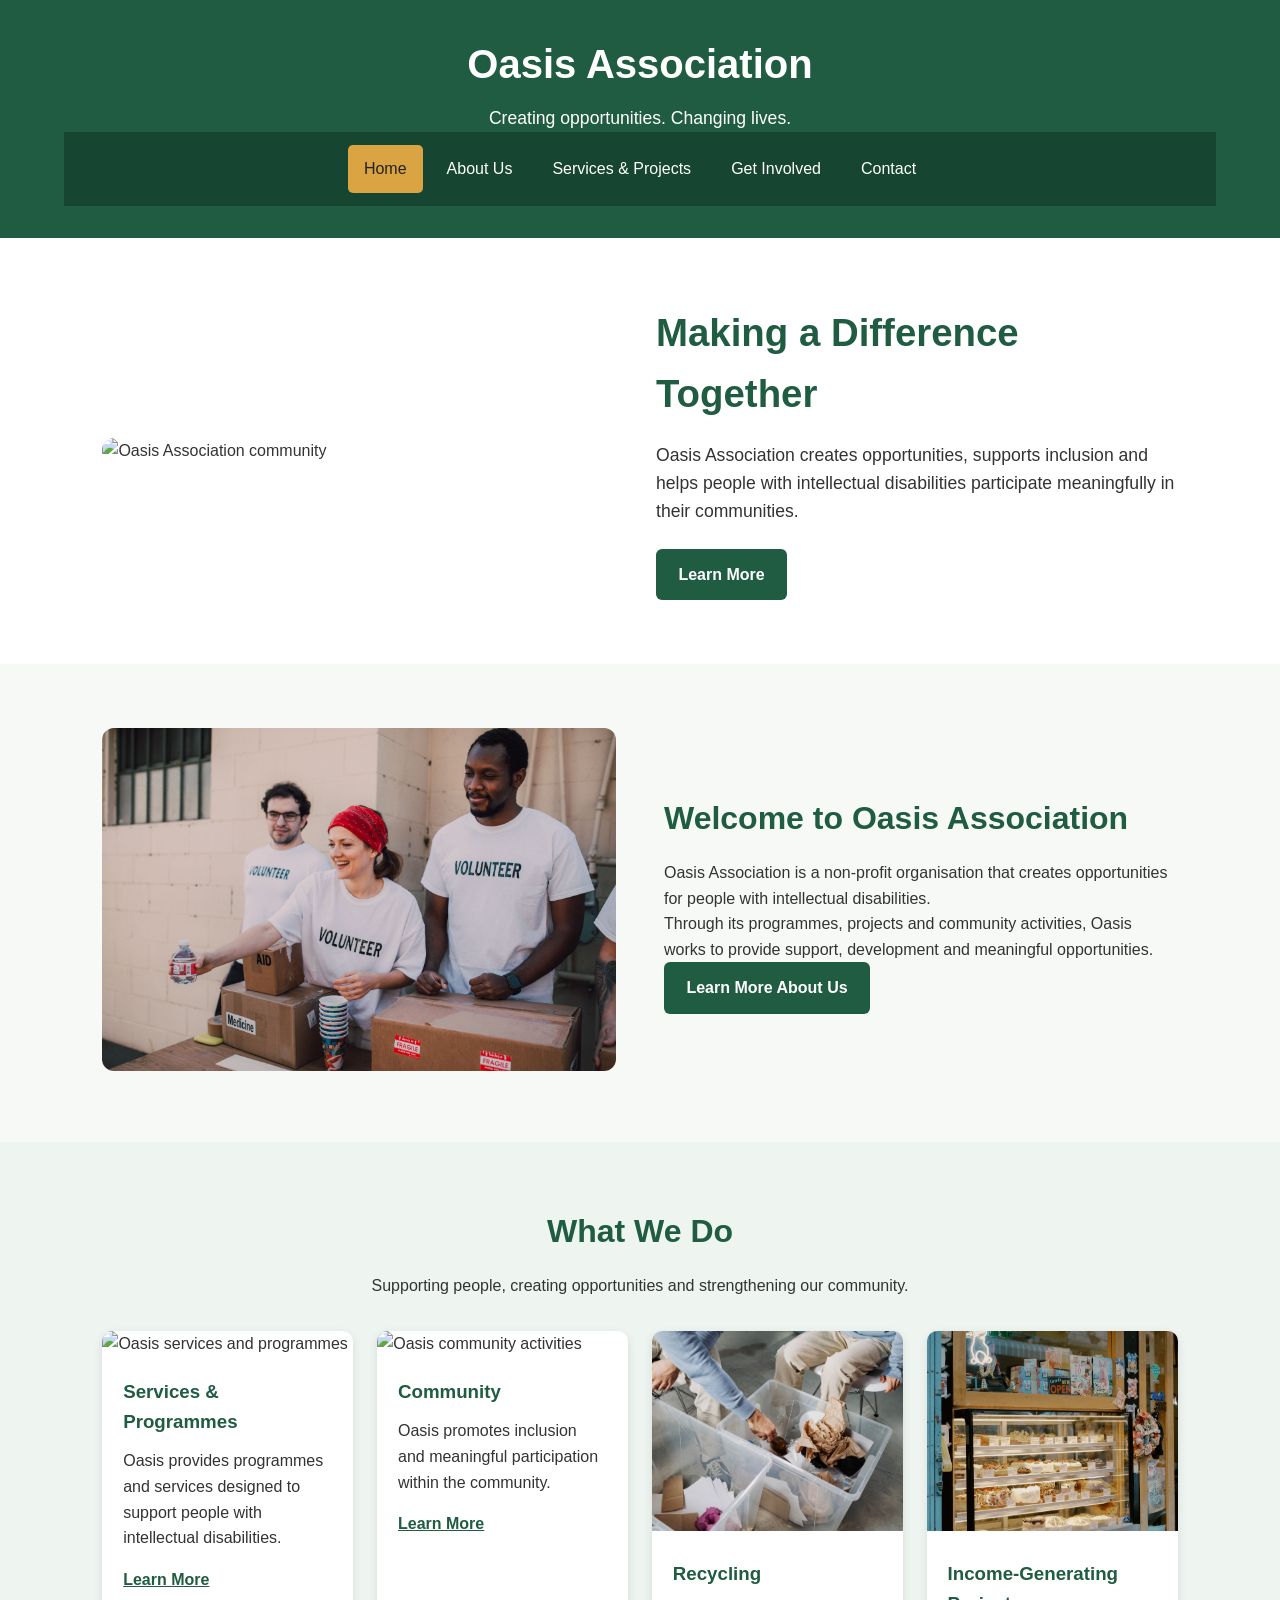
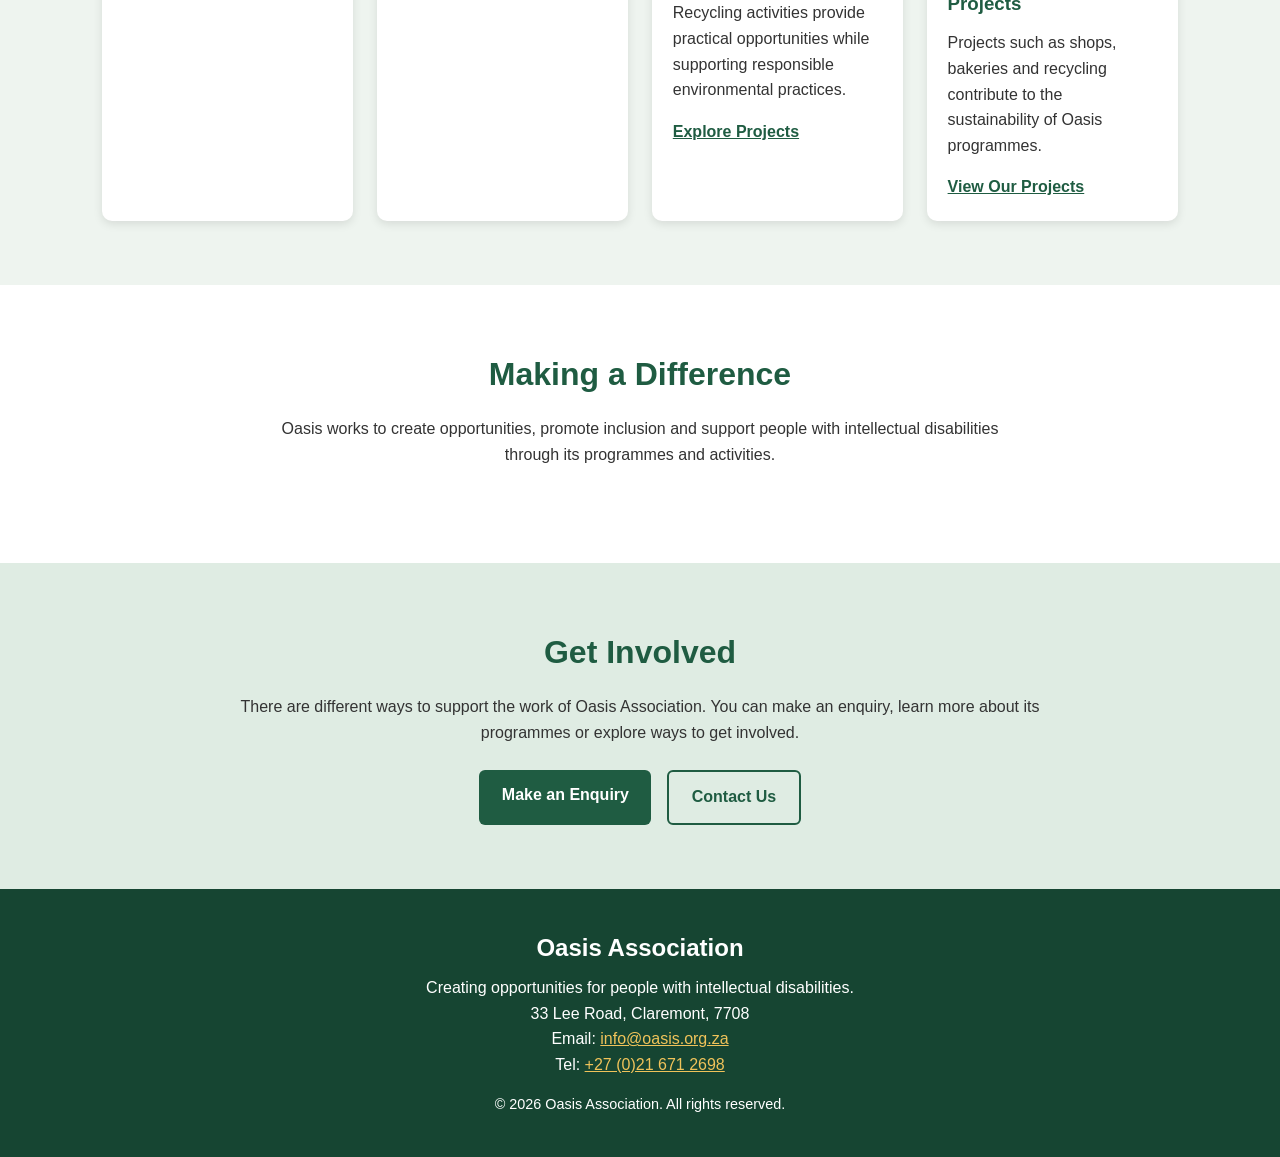
==== commit d22f3eb0: "add JavaScript search functionality" ====
--- a/index.html
+++ b/index.html
@@ -328,7 +328,7 @@
 </p>
 
 </footer>
-
+<script src="script.js"></script>
 </body>
 
 </html>
